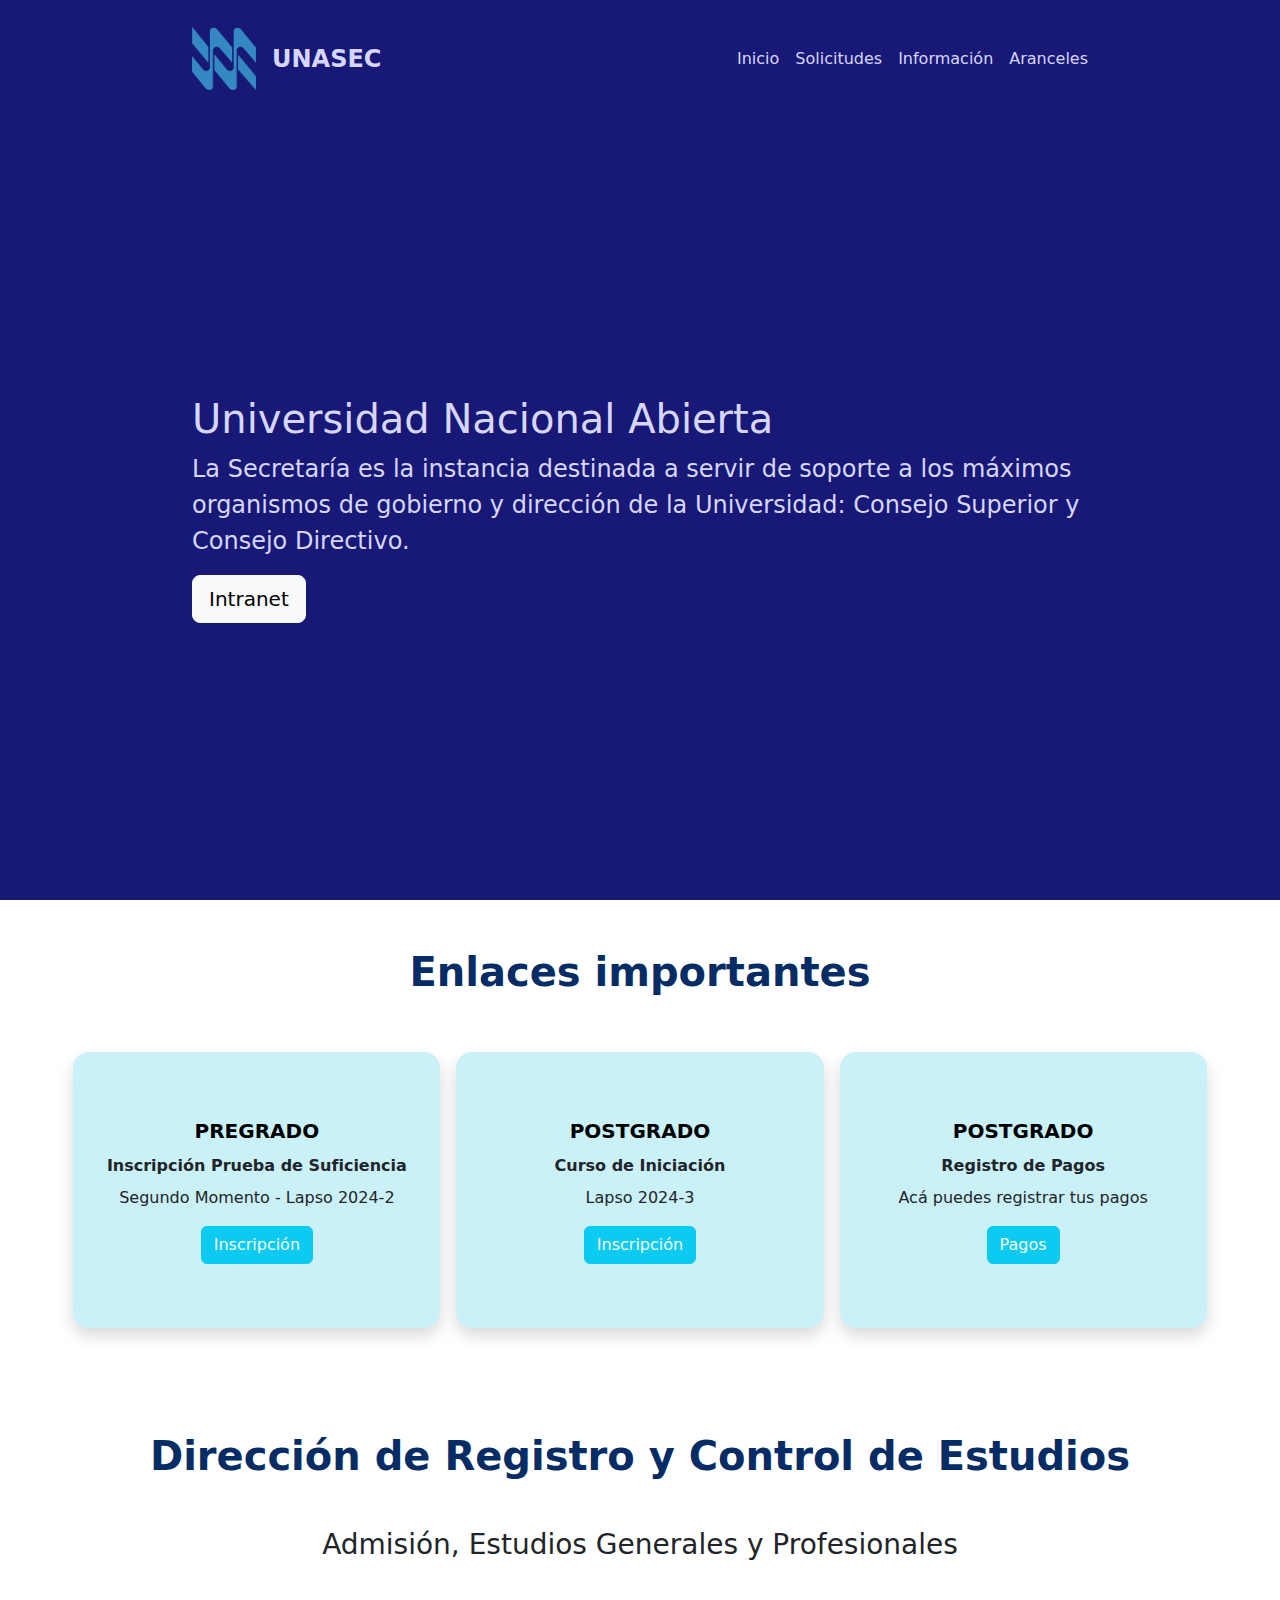
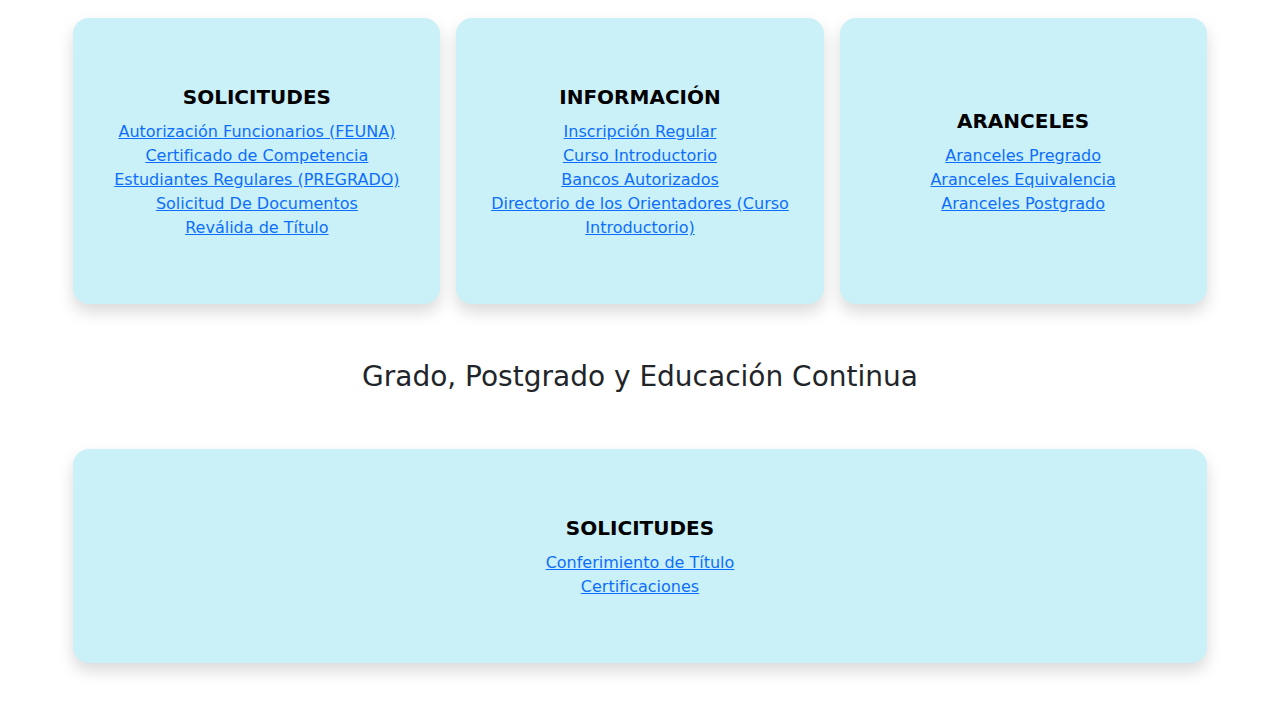
==== index.html @ 4ca827c7 "Eliminé archivos viejos, agregué bs descargado en vez de cdn" ====
<!DOCTYPE html>
<html lang="es-VE">

<head>
  <meta charset="UTF-8" />
  <meta name="viewport" content="width=device-width, initial-scale=1.0" />
  <meta name="description"
    content="Página oficial de la Secretaría de la Universidad Nacional Abierta de Venezuela. Información sobre el proceso de admisión, inscripciones, reingresos, equivalencias, convalidaciones, reválidas y más." />
  <meta name="keywords"
    content="universidad, nacional, abierta, Venezuela, admisión, inscripciones, reingresos, equivalencias, convalidaciones, reválidas, secretaría" />
  <meta name="robots" content="index, follow" />
  <meta name="author" content="Ibrahim Calzadilla" />
  <meta property="og:title" content="Secretaría de la Universidad Nacional Abierta" />
  <meta property="og:description"
    content="Toda la información sobre admisiones, inscripciones, reingresos, equivalencias y más en la Universidad Nacional Abierta de Venezuela." />
  <meta property="og:type" content="website" />
  <meta property="og:url" content="https://www.ejemplo.com/" />
  <meta property="og:image" content="https://www.ejemplo.com/imagen.jpg" />
  <meta name="twitter:card" content="summary_large_image" />
  <meta name="twitter:title" content="Secretaría de la Universidad Nacional Abierta" />
  <meta name="twitter:description"
    content="Proceso de admisión, inscripciones, reingresos y más en la Universidad Nacional Abierta de Venezuela." />
  <meta name="twitter:image" content="https://www.ejemplo.com/imagen.jpg" />
  <!-- Favicon -->
  <link rel="apple-touch-icon" sizes="180x180" href="/imagenes/apple-touch-icon.png" />
  <link rel="icon" type="image/png" sizes="32x32" href="/imagenes/favicon-32x32.png" />
  <link rel="icon" type="image/png" sizes="16x16" href="/imagenes/favicon-16x16.png" />
  <link rel="manifest" href="/imagenes/site.webmanifest" />
  <link rel="mask-icon" href="/imagenes/safari-pinned-tab.svg" color="#5bbad5" />
  <meta name="msapplication-TileColor" content="#2b5797" />
  <meta name="theme-color" content="#ffffff" />
  <!-- Stylesheets-->
   <link rel="stylesheet" href="/recursos/css/bootstrap.min.css">
  <!-- <link href="https://cdn.jsdelivr.net/npm/bootstrap@5.3.3/dist/css/bootstrap.min.css" rel="stylesheet"
    integrity="sha384-QWTKZyjpPEjISv5WaRU9OFeRpok6YctnYmDr5pNlyT2bRjXh0JMhjY6hW+ALEwIH" crossorigin="anonymous" /> -->
  <link rel="stylesheet" href="/styles.css" />
  <title>Secretaría de la Universidad Nacional Abierta</title>
</head>

<body>
  <!-- Header -->
  <header>
    <nav>
      <div style="align-items: center; display: flex">
        <img src="/imagenes/logo1.png" alt="Logo Universidad Nacional Abierta" />
        <label class="d-sm-none d-md-block">UNASEC</label>
      </div>
      <ul class="d-sm-none d-md-flex">
        <li><a class="nav-link" href="#">Inicio</a></li>
        <li><a class="nav-link" href="#">Solicitudes</a></li>
        <li><a class="nav-link" href="#">Información</a></li>
        <li><a class="nav-link" href="#">Aranceles</a></li>
      </ul>
    </nav>
  </header>
  <!-- Header -->

  <!-- Inicio del Hero -->
  <div class="hero">
    <div class="hero-content">
      <h1 class="hero-title pb-2">Universidad Nacional Abierta</h1>
      <p class="hero-text pb-3">
        La Secretaría es la instancia destinada a servir de soporte a los
        máximos organismos de gobierno y dirección de la Universidad: Consejo
        Superior y Consejo Directivo.
      </p>
      <button class="btn btn-light btn-lg">Intranet</button>
    </div>
  </div>
  <main class="d-flex flex-column">
    <h2 class="display-6 py-5 fw-bold text-center text-primary-emphasis">
      Enlaces importantes
    </h2>
    <div class="col-11 container-fluid mx-auto d-lg-flex d-md-flex flex-md-wrap mb-5">
      <div
        class="flex-fill tarjeta shadow rounded-4 d-flex flex-column align-items-center justify-content-center enlaces_importantes text-dark col-lg-3 col-md-5 mx-lg-2 my-lg-2 py-3 px-4 my-md-1 my-sm-3 my-3">
        <div class="text-black fw-bold text-center mb-2 fs-5 text-uppercase pt-5" id="pregrado">
          Pregrado
        </div>
        <p class="text-dark mb-2 fw-bold text-center">
          Inscripción Prueba de Suficiencia
        </p>
        <p class="text-dark mb-3 text-center">
          Segundo Momento - Lapso 2024-2
        </p>
        <a href="http://www.unasec.com/suficiencia/" target="_blank"
          class="btn btn-info mb-5 text-light">Inscripción</a>
        <a class="d-xl-none d-lg-none d-md-none d-sm-block text-info align-self-end" onclick="irArriba()">Ir a
          arriba</a>
      </div>
      <div
        class="flex-fill tarjeta shadow rounded-4 d-flex flex-column align-items-center justify-content-center enlaces_importantes text-dark col-lg-3 col-md-5 ms-md-2 mx-lg-2 my-lg-2 py-3 px-4 my-md-1 my-sm-3 my-3">
        <div class="text-black fw-bold text-center pb-2 fs-5 text-uppercase pt-5" id="postgrado">
          Postgrado
        </div>
        <p class="text-dark mb-2 fw-bold">Curso de Iniciación</p>
        <p class="text-dark mb-3">Lapso 2024-3</p>
        <a href="http://www.unasec.com/POSTGRADO_INICIACION/" target="_blank"
          class="btn btn-info mb-5 text-light">Inscripción</a>
        <a class="d-xl-none d-lg-none d-md-none d-sm-block text-info align-self-end" onclick="irArriba()">Ir a
          arriba</a>
      </div>
      <div
        class="flex-fill tarjeta shadow rounded-4 d-flex flex-column align-items-center justify-content-center enlaces_importantes text-dark col-lg-3 col-md-10 mx-md-auto mx-lg-2 my-lg-2 py-3 px-4 my-md-2 my-sm-3 my-3">
        <div class="text-black fw-bold text-center pb-2 fs-5 text-uppercase pt-5" id="postgrado">
          Postgrado
        </div>
        <p class="text-dark mb-2 fw-bold">Registro de Pagos</p>
        <p class="text-dark mb-3">Acá puedes registrar tus pagos</p>
        <a href="http://www.unasec.com/emaest/" target="_blank" class="btn btn-info mb-5 text-light">Pagos</a>
        <a class="d-xl-none d-lg-none d-md-none d-sm-block text-info align-self-end" onclick="irArriba()">Ir a
          arriba</a>
      </div>
    </div>
  </main>
  <!-- Fin del Hero -->

  <!-- Inicio Sección Admisión -->
  <section class="d-flex flex-column">
    <h2 class="display-6 pt-5 fw-bold text-center text-primary-emphasis px-3">
      Dirección de Registro y Control de Estudios
    </h2>
    <h3 class="text-dark pb-5 pt-5 px-3 text-center">
      Admisión, Estudios Generales y Profesionales
    </h3>
    <div class="col-11 container-fluid mx-auto d-lg-flex d-md-flex flex-md-wrap mb-5">
      <div
        class="flex-fill tarjeta shadow rounded-4 d-flex flex-column align-items-center justify-content-center enlaces_importantes text-dark col-lg-3 col-md-5 mx-lg-2 my-lg-2 py-3 px-4 my-md-1 my-sm-3 my-3">
        <div class="text-black fw-bold text-center mb-2 fs-5 text-uppercase pt-5" id="pregrado">
          Solicitudes
        </div>
        <ul class="text-center ps-0 mb-5">
          <li>
            <a href="#" class="links">Autorización Funcionarios (FEUNA)</a>
          </li>
          <li><a href="#" class="links">Certificado de Competencia</a></li>
          <li>
            <a href="#" class="links">Estudiantes Regulares (PREGRADO) Solicitud De Documentos</a>
          </li>
          <li><a href="#" class="links">Reválida de Título</a></li>
        </ul>

        <a class="d-xl-none d-lg-none d-md-none d-sm-block text-info align-self-end" onclick="irArriba()">Ir a
          arriba</a>
      </div>
      <div
        class="flex-fill tarjeta shadow rounded-4 d-flex flex-column align-items-center justify-content-center enlaces_importantes text-dark col-lg-3 col-md-5 ms-md-2 mx-lg-2 my-lg-2 py-3 px-4 my-md-1 my-sm-3 my-3">
        <div class="text-black fw-bold text-center pb-2 fs-5 text-uppercase pt-5" id="postgrado">
          Información
        </div>
        <ul class="text-center ps-0 mb-5">
          <li><a href="#" class="links">Inscripción Regular</a></li>
          <li><a href="#" class="links">Curso Introductorio</a></li>
          <li><a href="#" class="links">Bancos Autorizados</a></li>
          <li>
            <a href="#" class="links">Directorio de los Orientadores (Curso Introductorio)</a>
          </li>
        </ul>

        <a class="d-xl-none d-lg-none d-md-none d-sm-block text-info align-self-end" onclick="irArriba()">Ir a
          arriba</a>
      </div>
      <div
        class="flex-fill tarjeta shadow rounded-4 d-flex flex-column align-items-center justify-content-center enlaces_importantes text-dark col-lg-3 col-md-10 mx-md-auto mx-lg-2 my-lg-2 py-3 px-4 my-md-2 my-sm-3 my-3">
        <div class="text-black fw-bold text-center pb-2 fs-5 text-uppercase pt-5" id="postgrado">
          Aranceles
        </div>
        <ul class="text-center ps-0 mb-5">
          <li><a href="#" class="links">Aranceles Pregrado</a></li>
          <li><a href="#" class="links">Aranceles Equivalencia</a></li>
          <li><a href="#" class="links">Aranceles Postgrado</a></li>
        </ul>
        <a class="d-xl-none d-lg-none d-md-none d-sm-block text-info align-self-end" onclick="irArriba()">Ir a
          arriba</a>
      </div>
    </div>
  </section>
  <!-- Fin Sección Admisión -->

  <!-- Inicio Sección Grado -->
  <section class="d-flex flex-column">
    <h3 class="text-dark pb-5 text-center px-3">
      Grado, Postgrado y Educación Continua
    </h3>
    <div class="col-11 container-fluid mx-auto d-lg-flex d-md-flex flex-md-wrap mb-5">
      <div
        class="flex-fill tarjeta shadow rounded-4 d-flex flex-column align-items-center justify-content-center enlaces_importantes text-dark col-lg-3 col-md-5 mx-lg-2 my-lg-2 py-3 px-4 my-md-1 my-sm-3 my-3">
        <div class="text-black fw-bold text-center mb-2 fs-5 text-uppercase pt-5" id="pregrado">
          Solicitudes
        </div>
        <ul class="text-center ps-0 mb-5">
          <li><a href="#" class="links">Conferimiento de Título</a></li>
          <li><a href="#" class="links">Certificaciones</a></li>
        </ul>
        <a class="d-xl-none d-lg-none d-md-none d-sm-block text-info align-self-end" onclick="irArriba()">Ir a
          arriba</a>
      </div>
    </div>
  </section>
  <!-- Fin Sección Grado -->

  <script src="/recursos/js/bootstrap.min.js"></script>
  <!-- <script src="https://cdn.jsdelivr.net/npm/bootstrap@5.3.3/dist/js/bootstrap.bundle.min.js"
    integrity="sha384-YvpcrYf0tY3lHB60NNkmXc5s9fDVZLESaAA55NDzOxhy9GkcIdslK1eN7N6jIeHz"
    crossorigin="anonymous"></script> -->
  <script>
    function irArriba() {
      window.scrollTo({ top: 0, behavior: "smooth" });
    }
  </script>
</body>

</html>
---- styles.css ----
* {
  padding: 0;
  margin: 0 !important;
  box-sizing: border-box;
  color: var(--fuente);
  list-style: none !important;
}
html{
  scroll-behavior: smooth;
}
:root{
  --fondo_titulo_oscuro: #181876;
  --ancho: 70%;
  --fuente: #d6d6ff;
  --fondo_claro: #CAF0F8;
}

header {
  display: flex;
  justify-content: center;
  background-color: var(--fondo_titulo_oscuro);
  height: 13vh;
}
nav {
  width: var(--ancho);
  display: flex;
  flex-direction: row;
  justify-content: space-between;
  align-items: center;
  font-size: 1.5rem;
  margin: 0 auto;
}
a {
  font-size: 1rem !important;
}
nav img {
  width: 80px;
  padding: 1rem;
  padding-left: 0;
}

nav label {
  font-weight: bold;
}

nav ul {
  display: flex;
}

nav ul li {
  padding-left: 1rem;
}

.hero {
  height: 87vh;
  display: flex;
  flex-direction: row;
  justify-content: center;
  background: var(--fondo_titulo_oscuro);
}

.hero-content {
  width: var(--ancho);
  display: flex;
  flex-direction: column;
  align-items: start;
  justify-content: center;
  color: #d6d6ff;
}

.hero-text{
  font-size: 1.5rem;
}
button {
  padding: 0.5rem 1rem;
  font-weight: bold;
}

.enlaces_importantes{
  background-color: #CAF0F8;
}

@media screen and (max-width: 575px) {

  nav label{
    display: none;
  }
  nav ul{
    display: none;
  }
  .hero p{
    font-size: 1rem;
  }
  .hero-title{
    font-size: 1.8rem !important;
    text-align: center !important;
  }

}
.tarjeta{
  transition: ease-in-out .5s;
}
.tarjeta:hover{
  transform: scale(1.05);
  transition: ease-in-out .5s;
}
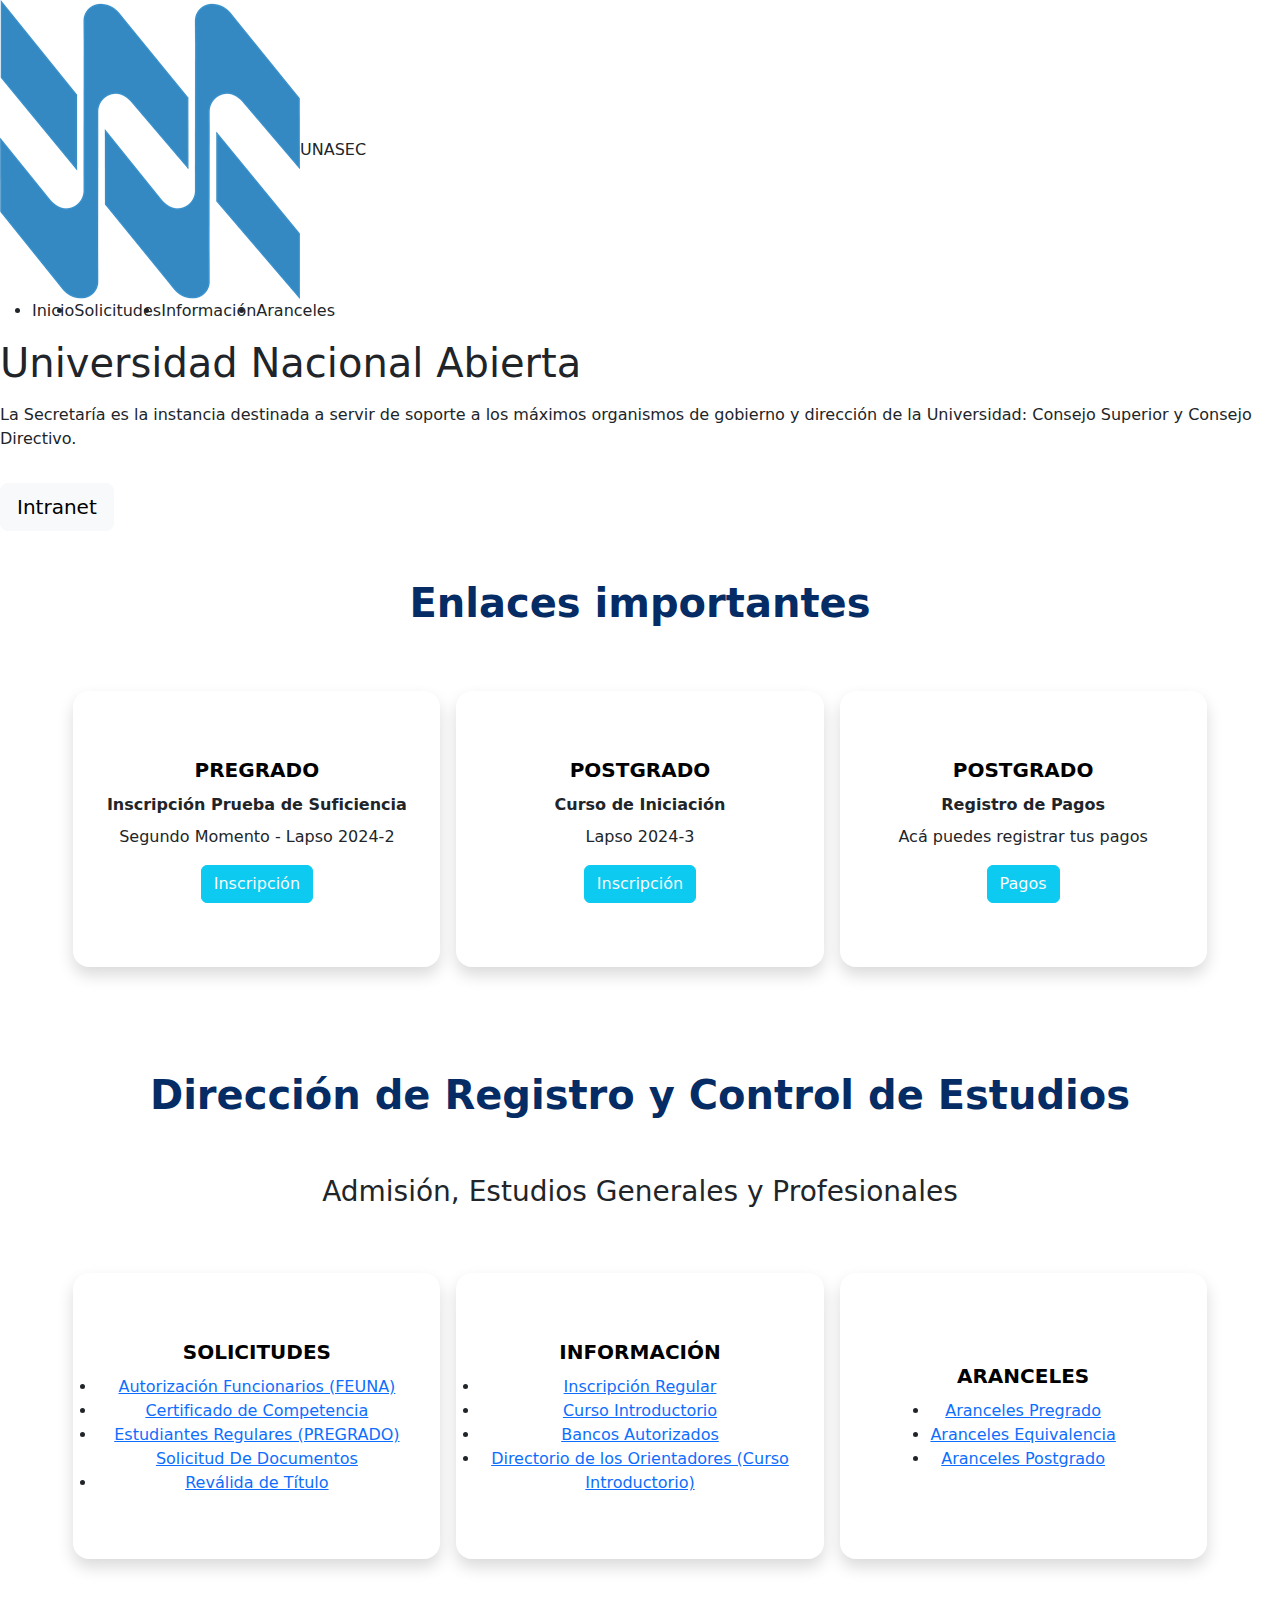
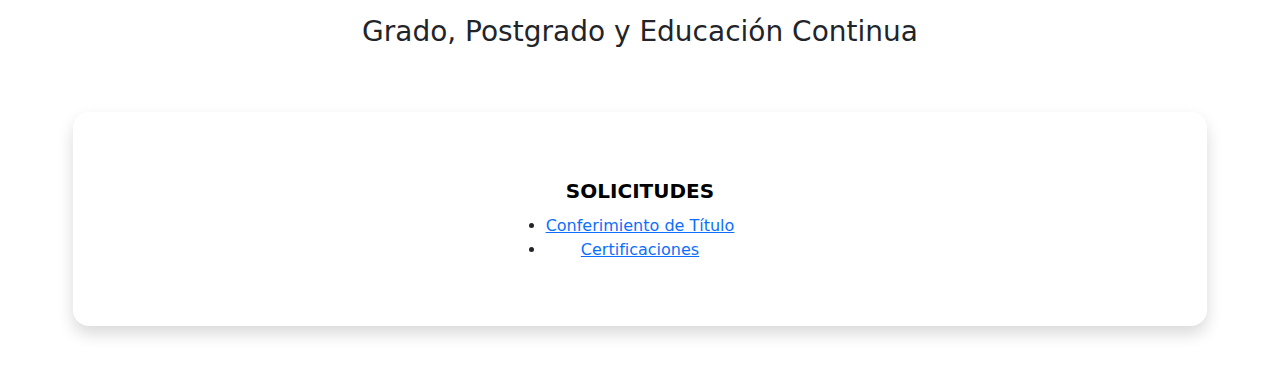
==== commit e482c0e2: "Update index.html" ====
--- a/index.html
+++ b/index.html
@@ -30,10 +30,10 @@
   <meta name="msapplication-TileColor" content="#2b5797" />
   <meta name="theme-color" content="#ffffff" />
   <!-- Stylesheets-->
-   <link rel="stylesheet" href="/recursos/css/bootstrap.min.css">
+   <link rel="stylesheet" href="./recursos/css/bootstrap.min.css">
   <!-- <link href="https://cdn.jsdelivr.net/npm/bootstrap@5.3.3/dist/css/bootstrap.min.css" rel="stylesheet"
     integrity="sha384-QWTKZyjpPEjISv5WaRU9OFeRpok6YctnYmDr5pNlyT2bRjXh0JMhjY6hW+ALEwIH" crossorigin="anonymous" /> -->
-  <link rel="stylesheet" href="/styles.css" />
+  <link rel="stylesheet" href="}./styles.css" />
   <title>Secretaría de la Universidad Nacional Abierta</title>
 </head>
 
@@ -210,4 +210,4 @@
   </script>
 </body>
 
-</html>+</html>
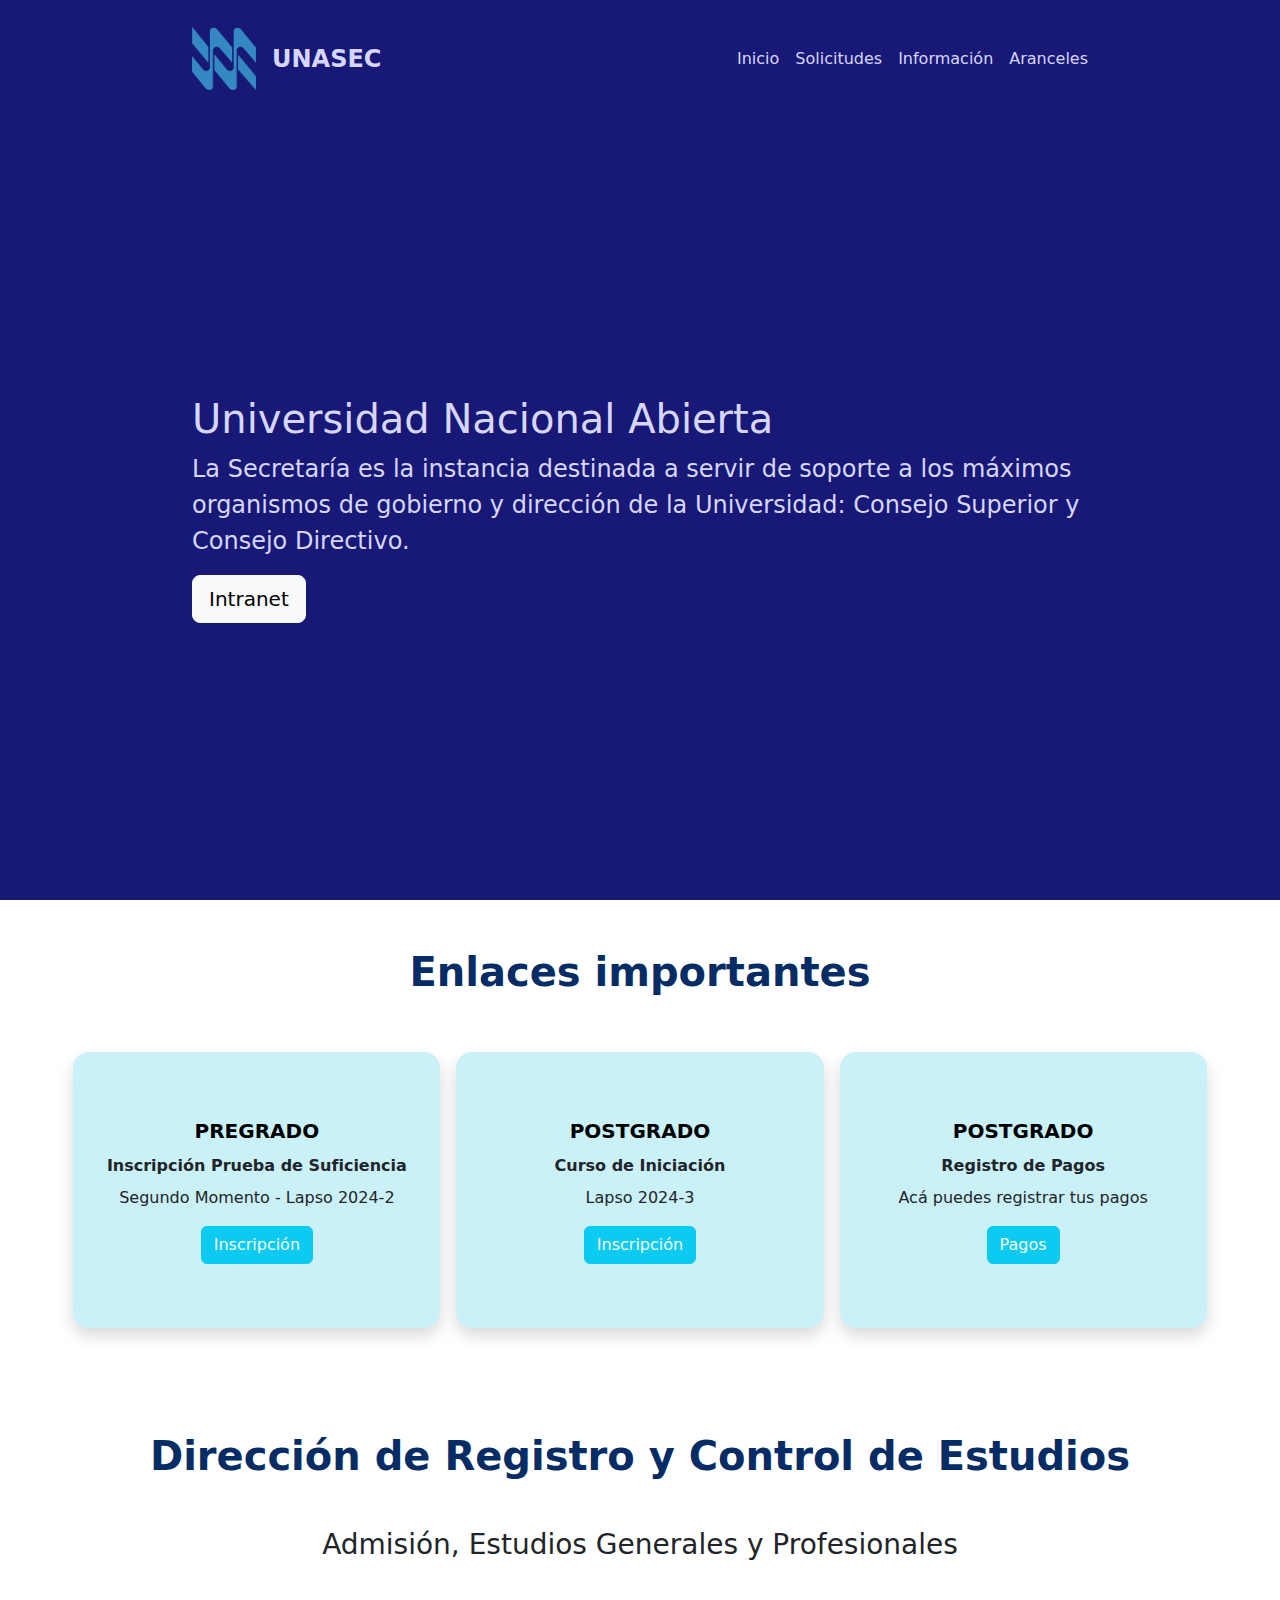
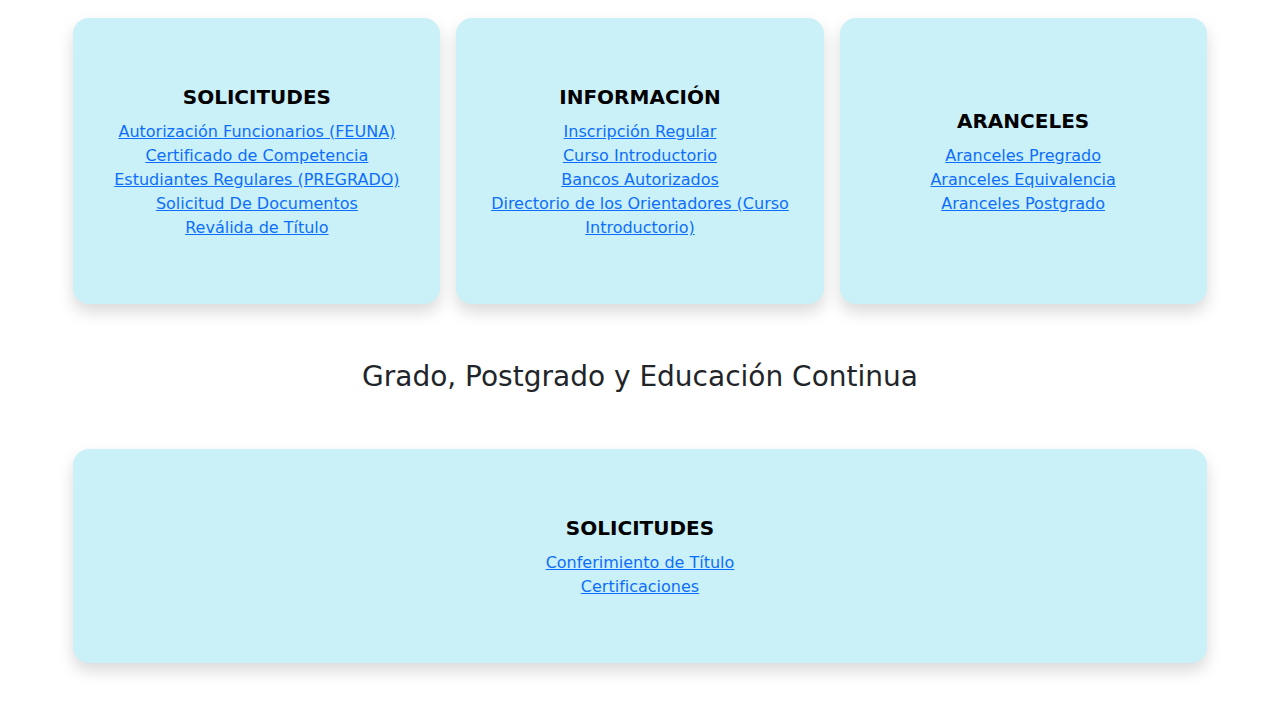
==== commit 4d293d8a: "reparando rutas" ====
--- a/index.html
+++ b/index.html
@@ -22,18 +22,18 @@
     content="Proceso de admisión, inscripciones, reingresos y más en la Universidad Nacional Abierta de Venezuela." />
   <meta name="twitter:image" content="https://www.ejemplo.com/imagen.jpg" />
   <!-- Favicon -->
-  <link rel="apple-touch-icon" sizes="180x180" href="/imagenes/apple-touch-icon.png" />
-  <link rel="icon" type="image/png" sizes="32x32" href="/imagenes/favicon-32x32.png" />
-  <link rel="icon" type="image/png" sizes="16x16" href="/imagenes/favicon-16x16.png" />
-  <link rel="manifest" href="/imagenes/site.webmanifest" />
-  <link rel="mask-icon" href="/imagenes/safari-pinned-tab.svg" color="#5bbad5" />
+  <link rel="apple-touch-icon" sizes="180x180" href="./imagenes/apple-touch-icon.png" />
+  <link rel="icon" type="image/png" sizes="32x32" href="./imagenes/favicon-32x32.png" />
+  <link rel="icon" type="image/png" sizes="16x16" href="./imagenes/favicon-16x16.png" />
+  <link rel="manifest" href="./imagenes/site.webmanifest" />
+  <link rel="mask-icon" href="./imagenes/safari-pinned-tab.svg" color="#5bbad5" />
   <meta name="msapplication-TileColor" content="#2b5797" />
   <meta name="theme-color" content="#ffffff" />
   <!-- Stylesheets-->
    <link rel="stylesheet" href="./recursos/css/bootstrap.min.css">
   <!-- <link href="https://cdn.jsdelivr.net/npm/bootstrap@5.3.3/dist/css/bootstrap.min.css" rel="stylesheet"
     integrity="sha384-QWTKZyjpPEjISv5WaRU9OFeRpok6YctnYmDr5pNlyT2bRjXh0JMhjY6hW+ALEwIH" crossorigin="anonymous" /> -->
-  <link rel="stylesheet" href="}./styles.css" />
+  <link rel="stylesheet" href="./styles.css" />
   <title>Secretaría de la Universidad Nacional Abierta</title>
 </head>
 
@@ -41,8 +41,8 @@
   <!-- Header -->
   <header>
     <nav>
-      <div style="align-items: center; display: flex">
-        <img src="/imagenes/logo1.png" alt="Logo Universidad Nacional Abierta" />
+      <div class="d-flex align-items-center">
+        <img src="./imagenes/logo1.png" alt="Logo Universidad Nacional Abierta" />
         <label class="d-sm-none d-md-block">UNASEC</label>
       </div>
       <ul class="d-sm-none d-md-flex">
@@ -199,7 +199,7 @@
   </section>
   <!-- Fin Sección Grado -->
 
-  <script src="/recursos/js/bootstrap.min.js"></script>
+  <script src="./recursos/js/bootstrap.min.js"></script>
   <!-- <script src="https://cdn.jsdelivr.net/npm/bootstrap@5.3.3/dist/js/bootstrap.bundle.min.js"
     integrity="sha384-YvpcrYf0tY3lHB60NNkmXc5s9fDVZLESaAA55NDzOxhy9GkcIdslK1eN7N6jIeHz"
     crossorigin="anonymous"></script> -->
--- a/styles.css
+++ b/styles.css
@@ -0,0 +1,106 @@
+* {
+  padding: 0;
+  margin: 0 !important;
+  box-sizing: border-box;
+  color: var(--fuente);
+  list-style: none !important;
+}
+html{
+  scroll-behavior: smooth;
+}
+:root{
+  --fondo_titulo_oscuro: #181876;
+  --ancho: 70%;
+  --fuente: #d6d6ff;
+  --fondo_claro: #CAF0F8;
+}
+
+header {
+  display: flex;
+  justify-content: center;
+  background-color: var(--fondo_titulo_oscuro);
+  height: 13vh;
+}
+nav {
+  width: var(--ancho);
+  display: flex;
+  flex-direction: row;
+  justify-content: space-between;
+  align-items: center;
+  font-size: 1.5rem;
+  margin: 0 auto;
+}
+a {
+  font-size: 1rem !important;
+}
+nav img {
+  width: 80px;
+  padding: 1rem;
+  padding-left: 0;
+}
+
+nav label {
+  font-weight: bold;
+}
+
+nav ul {
+  display: flex;
+}
+
+nav ul li {
+  padding-left: 1rem;
+}
+
+.hero {
+  height: 87vh;
+  display: flex;
+  flex-direction: row;
+  justify-content: center;
+  background: var(--fondo_titulo_oscuro);
+}
+
+.hero-content {
+  width: var(--ancho);
+  display: flex;
+  flex-direction: column;
+  align-items: start;
+  justify-content: center;
+  color: #d6d6ff;
+}
+
+.hero-text{
+  font-size: 1.5rem;
+}
+button {
+  padding: 0.5rem 1rem;
+  font-weight: bold;
+}
+
+.enlaces_importantes{
+  background-color: #CAF0F8;
+}
+
+@media screen and (max-width: 575px) {
+
+  nav label{
+    display: none;
+  }
+  nav ul{
+    display: none;
+  }
+  .hero p{
+    font-size: 1rem;
+  }
+  .hero-title{
+    font-size: 1.8rem !important;
+    text-align: center !important;
+  }
+
+}
+.tarjeta{
+  transition: ease-in-out .5s;
+}
+.tarjeta:hover{
+  transform: scale(1.05);
+  transition: ease-in-out .5s;
+}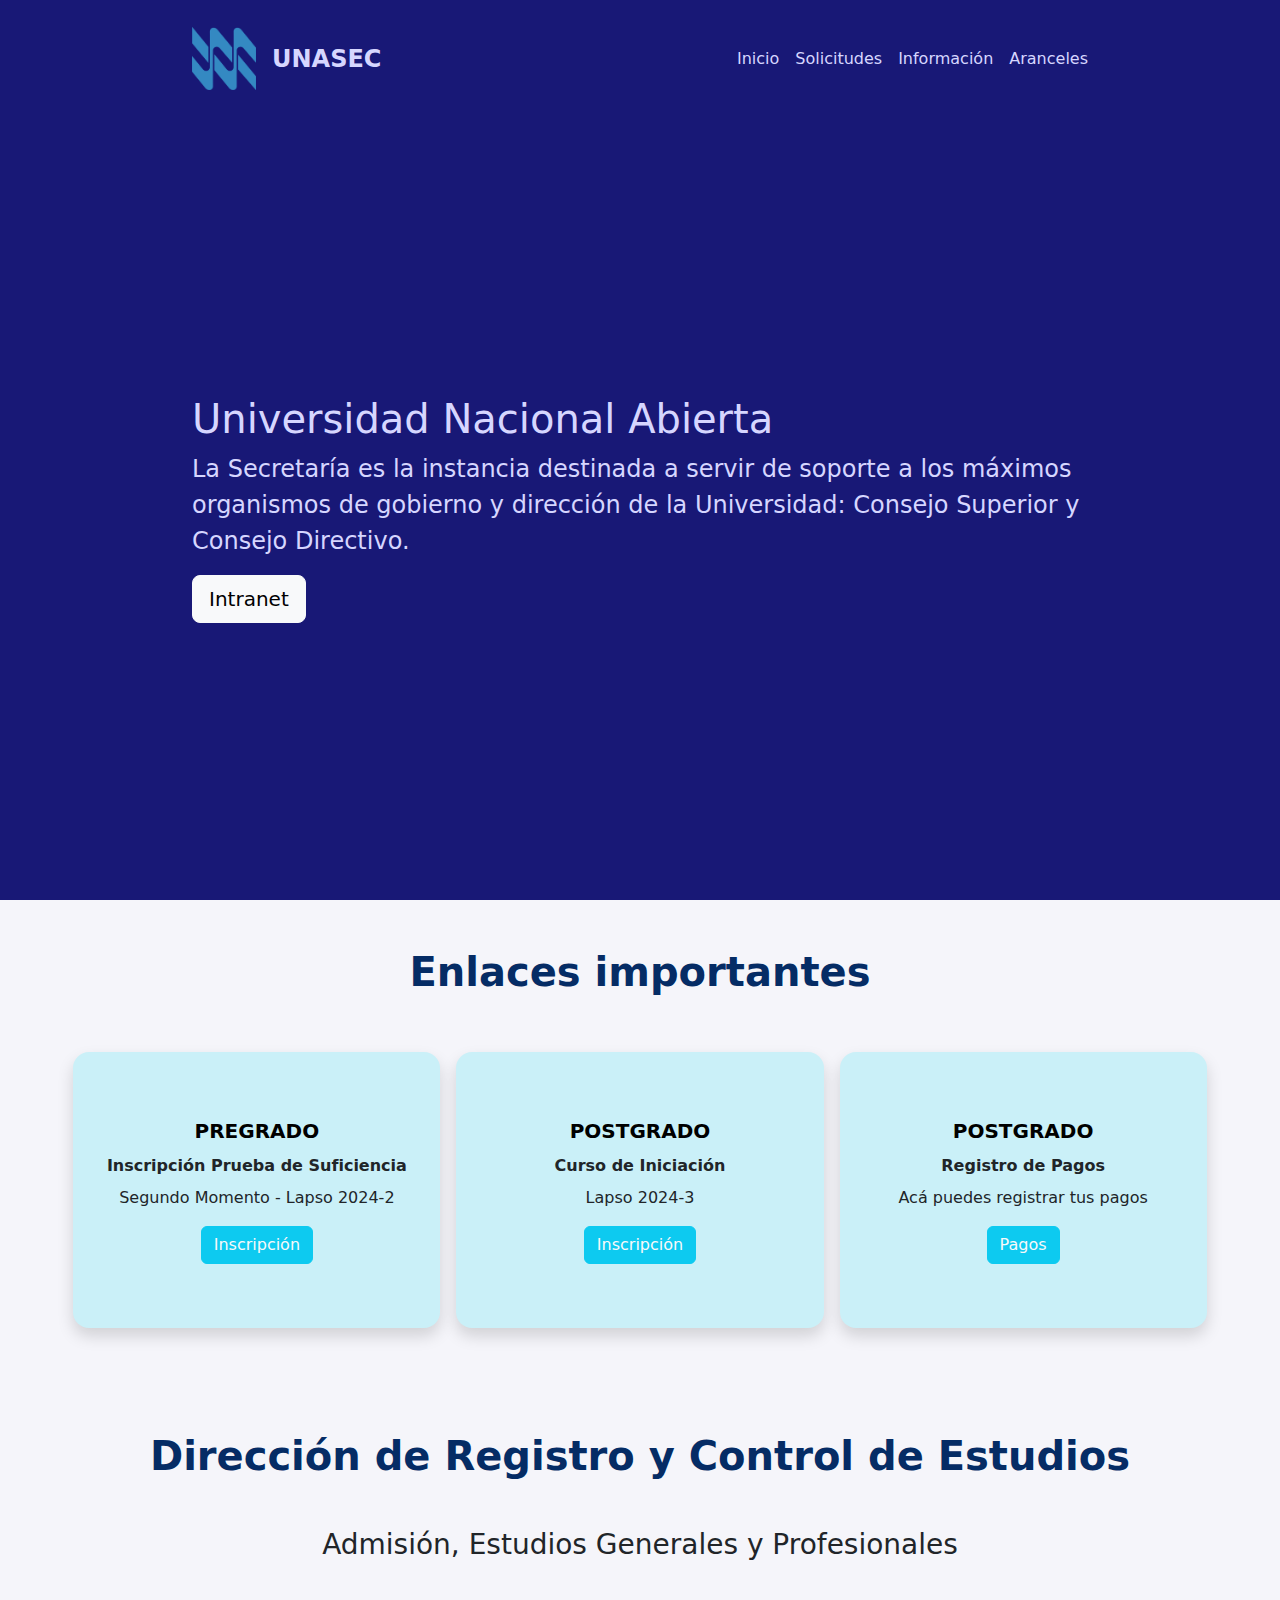
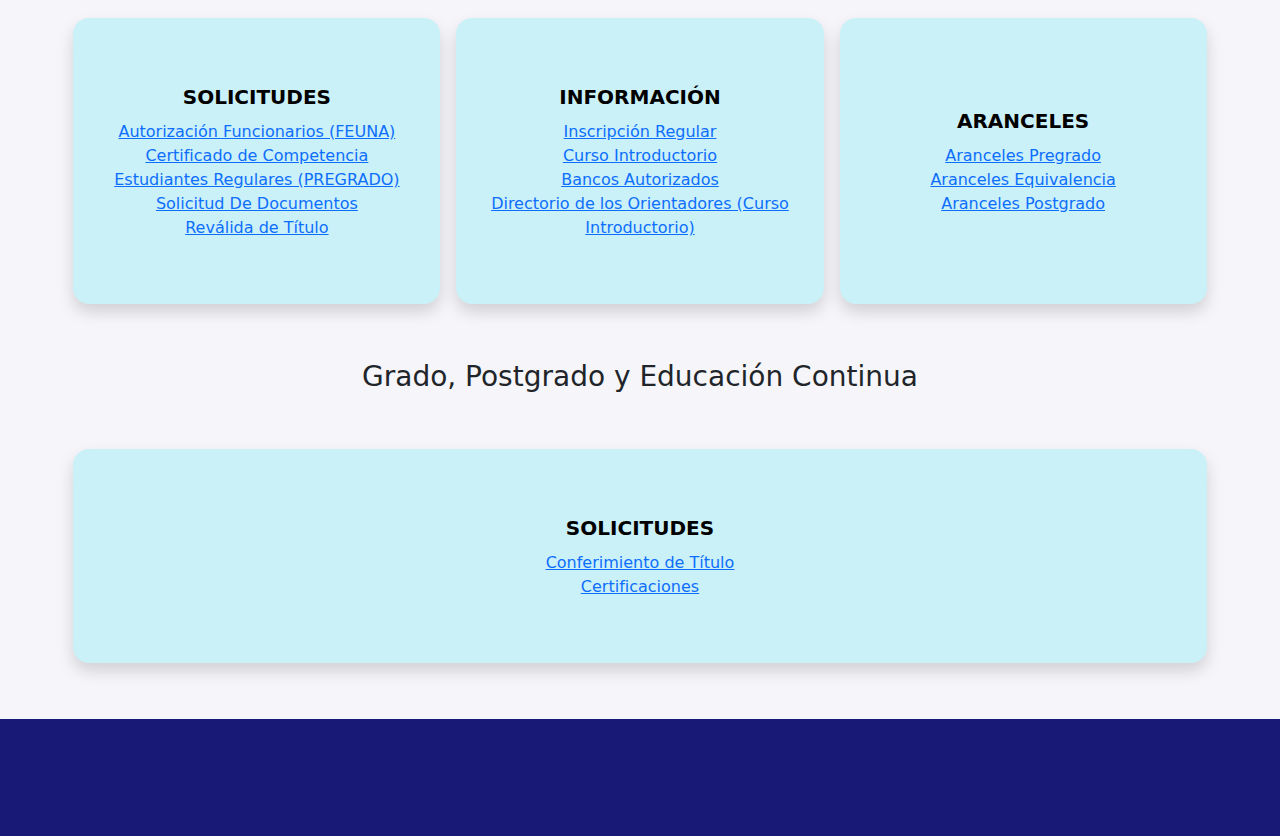
==== commit 7fbc16e0: "estilos" ====
--- a/index.html
+++ b/index.html
@@ -28,7 +28,7 @@
   <link rel="manifest" href="./imagenes/site.webmanifest" />
   <link rel="mask-icon" href="./imagenes/safari-pinned-tab.svg" color="#5bbad5" />
   <meta name="msapplication-TileColor" content="#2b5797" />
-  <meta name="theme-color" content="#ffffff" />
+  <meta name="theme-color" content="#181876" />
   <!-- Stylesheets-->
    <link rel="stylesheet" href="./recursos/css/bootstrap.min.css">
   <!-- <link href="https://cdn.jsdelivr.net/npm/bootstrap@5.3.3/dist/css/bootstrap.min.css" rel="stylesheet"
@@ -198,6 +198,7 @@
     </div>
   </section>
   <!-- Fin Sección Grado -->
+   <footer></footer>
 
   <script src="./recursos/js/bootstrap.min.js"></script>
   <!-- <script src="https://cdn.jsdelivr.net/npm/bootstrap@5.3.3/dist/js/bootstrap.bundle.min.js"
--- a/styles.css
+++ b/styles.css
@@ -4,6 +4,9 @@
   box-sizing: border-box;
   color: var(--fuente);
   list-style: none !important;
+}
+body{
+  background-color: #f5f5fa;
 }
 html{
   scroll-behavior: smooth;
@@ -81,6 +84,9 @@
 }
 
 @media screen and (max-width: 575px) {
+  /* .hero{
+    height: 60vh;
+  } */
 
   nav label{
     display: none;
@@ -92,8 +98,8 @@
     font-size: 1rem;
   }
   .hero-title{
-    font-size: 1.8rem !important;
-    text-align: center !important;
+    font-size: 2.8rem !important;
+    /* text-align: center !important; */
   }
 
 }
@@ -103,4 +109,10 @@
 .tarjeta:hover{
   transform: scale(1.05);
   transition: ease-in-out .5s;
+}
+
+footer{
+  width: 100%;
+  height: 13vh;
+  background-color: var(--fondo_titulo_oscuro);
 }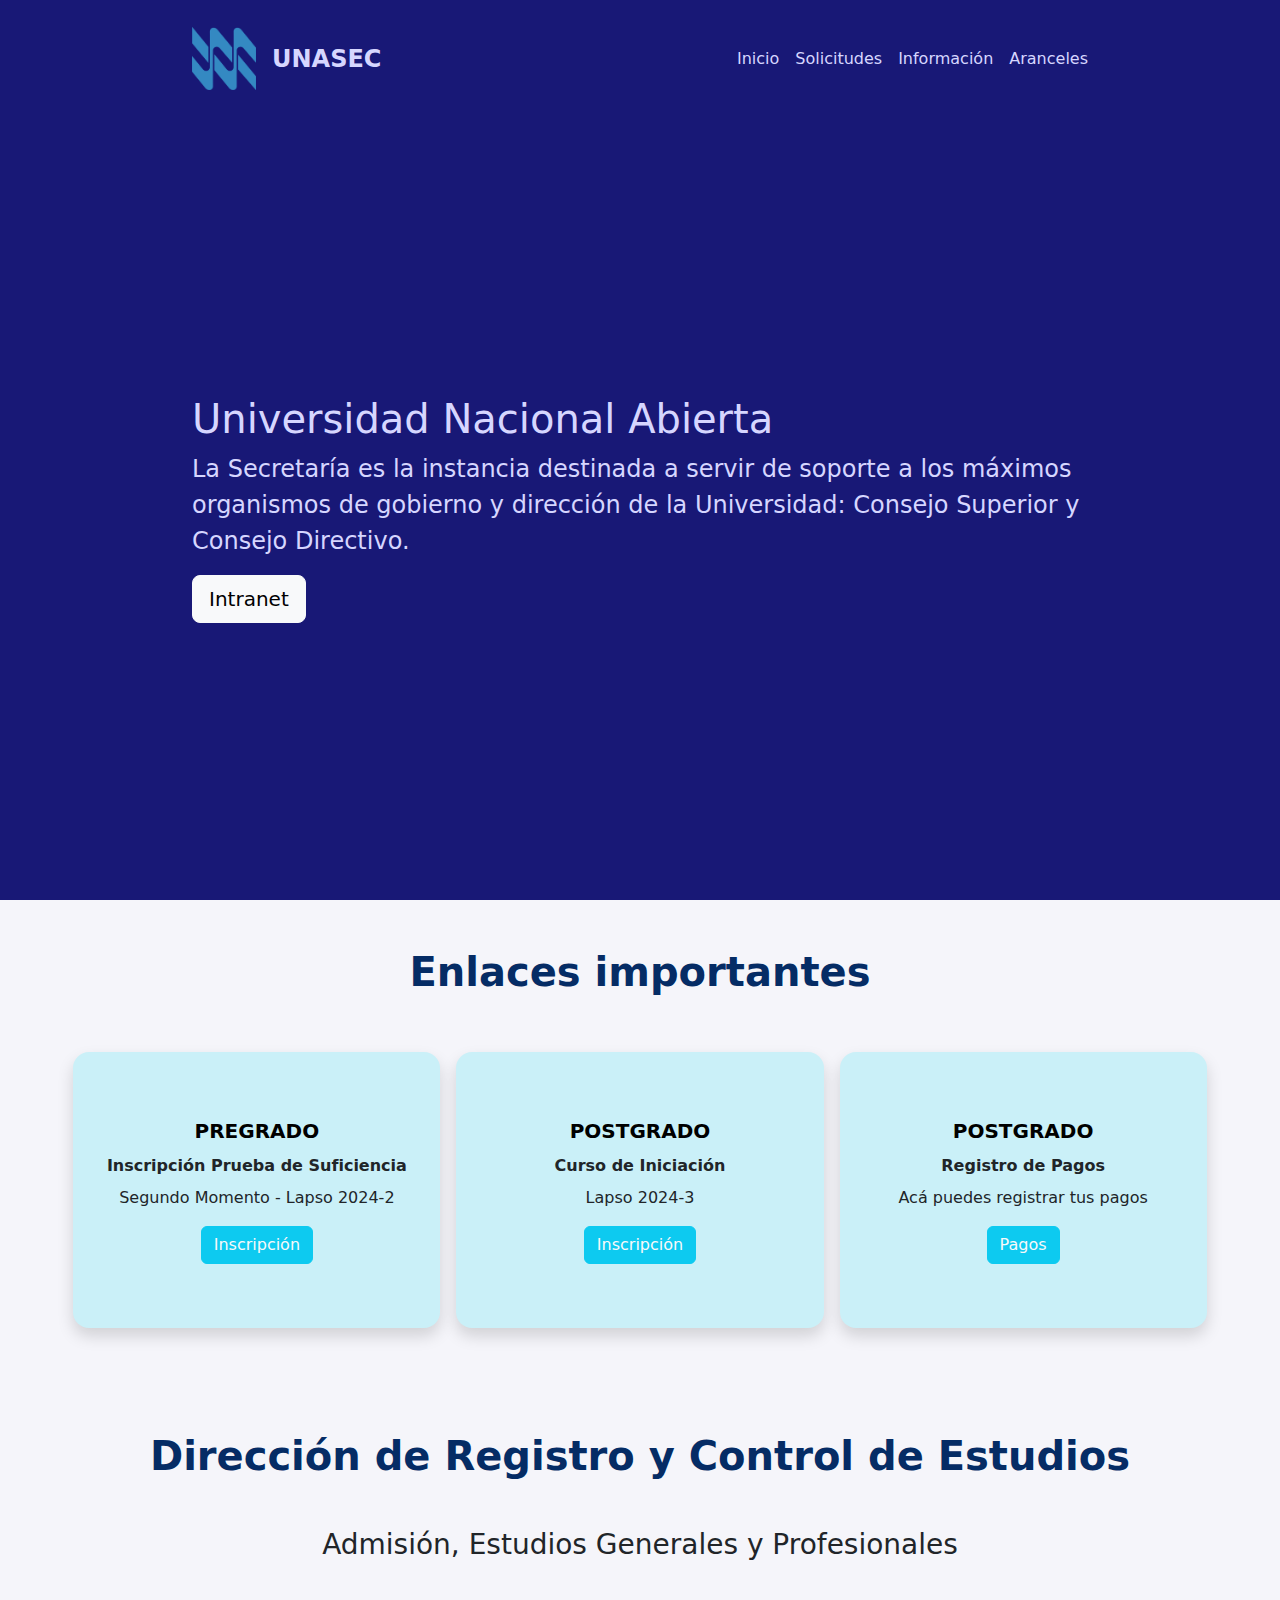
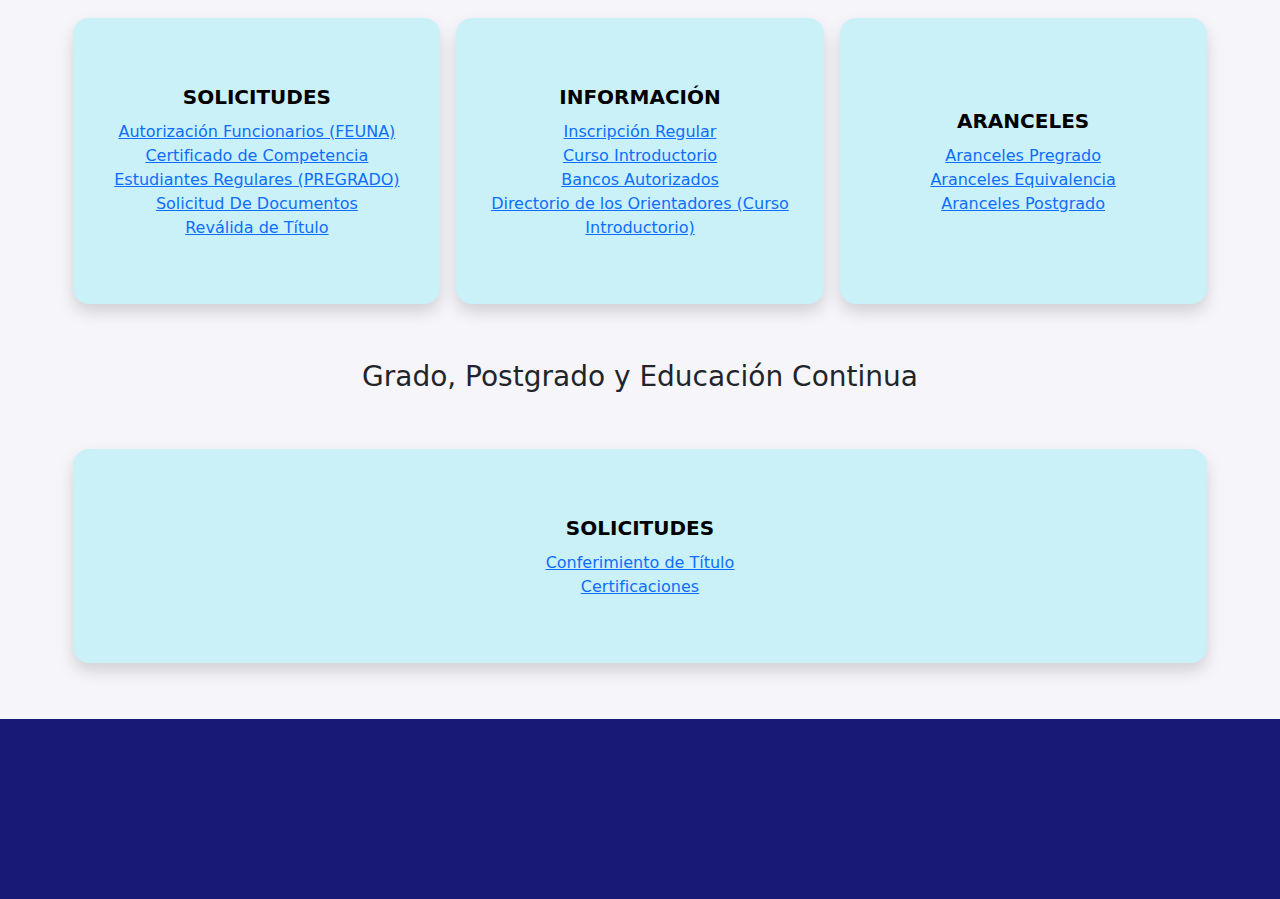
==== commit 560ec3aa: "arriba" ====
--- a/index.html
+++ b/index.html
@@ -30,9 +30,7 @@
   <meta name="msapplication-TileColor" content="#2b5797" />
   <meta name="theme-color" content="#181876" />
   <!-- Stylesheets-->
-   <link rel="stylesheet" href="./recursos/css/bootstrap.min.css">
-  <!-- <link href="https://cdn.jsdelivr.net/npm/bootstrap@5.3.3/dist/css/bootstrap.min.css" rel="stylesheet"
-    integrity="sha384-QWTKZyjpPEjISv5WaRU9OFeRpok6YctnYmDr5pNlyT2bRjXh0JMhjY6hW+ALEwIH" crossorigin="anonymous" /> -->
+  <link rel="stylesheet" href="./recursos/css/bootstrap.min.css">
   <link rel="stylesheet" href="./styles.css" />
   <title>Secretaría de la Universidad Nacional Abierta</title>
 </head>
@@ -67,6 +65,8 @@
       <button class="btn btn-light btn-lg">Intranet</button>
     </div>
   </div>
+  <button class="arriba btn btn-light border border-1 border-primary" onclick="irArriba()"><img
+      src="./imagenes/arrow.svg" alt="Ir arriba" width="16px"></button>
   <main class="d-flex flex-column">
     <h2 class="display-6 py-5 fw-bold text-center text-primary-emphasis">
       Enlaces importantes
@@ -85,8 +85,6 @@
         </p>
         <a href="http://www.unasec.com/suficiencia/" target="_blank"
           class="btn btn-info mb-5 text-light">Inscripción</a>
-        <a class="d-xl-none d-lg-none d-md-none d-sm-block text-info align-self-end" onclick="irArriba()">Ir a
-          arriba</a>
       </div>
       <div
         class="flex-fill tarjeta shadow rounded-4 d-flex flex-column align-items-center justify-content-center enlaces_importantes text-dark col-lg-3 col-md-5 ms-md-2 mx-lg-2 my-lg-2 py-3 px-4 my-md-1 my-sm-3 my-3">
@@ -97,8 +95,6 @@
         <p class="text-dark mb-3">Lapso 2024-3</p>
         <a href="http://www.unasec.com/POSTGRADO_INICIACION/" target="_blank"
           class="btn btn-info mb-5 text-light">Inscripción</a>
-        <a class="d-xl-none d-lg-none d-md-none d-sm-block text-info align-self-end" onclick="irArriba()">Ir a
-          arriba</a>
       </div>
       <div
         class="flex-fill tarjeta shadow rounded-4 d-flex flex-column align-items-center justify-content-center enlaces_importantes text-dark col-lg-3 col-md-10 mx-md-auto mx-lg-2 my-lg-2 py-3 px-4 my-md-2 my-sm-3 my-3">
@@ -108,8 +104,6 @@
         <p class="text-dark mb-2 fw-bold">Registro de Pagos</p>
         <p class="text-dark mb-3">Acá puedes registrar tus pagos</p>
         <a href="http://www.unasec.com/emaest/" target="_blank" class="btn btn-info mb-5 text-light">Pagos</a>
-        <a class="d-xl-none d-lg-none d-md-none d-sm-block text-info align-self-end" onclick="irArriba()">Ir a
-          arriba</a>
       </div>
     </div>
   </main>
@@ -131,17 +125,19 @@
         </div>
         <ul class="text-center ps-0 mb-5">
           <li>
-            <a href="#" class="links">Autorización Funcionarios (FEUNA)</a>
-          </li>
-          <li><a href="#" class="links">Certificado de Competencia</a></li>
+            <a href="http://www.unasec.com/formatos/AUTORIZA_FE-UNA.pdf" target="_blank" class="links">Autorización
+              Funcionarios (FEUNA)</a>
+          </li>
+          <li><a href="http://www.unasec.com/formatos/SOLICITUD_CERTIFICADOS_COMPETENCIA_new.pdf" target="_blank"
+              class="links">Certificado de Competencia</a></li>
           <li>
-            <a href="#" class="links">Estudiantes Regulares (PREGRADO) Solicitud De Documentos</a>
-          </li>
-          <li><a href="#" class="links">Reválida de Título</a></li>
-        </ul>
-
-        <a class="d-xl-none d-lg-none d-md-none d-sm-block text-info align-self-end" onclick="irArriba()">Ir a
-          arriba</a>
+            <a href="http://www.unasec.com/formatos/SOLICITUD_DE_DOC.pdf" target="_blank" class="links">Estudiantes
+              Regulares (PREGRADO) Solicitud De Documentos</a>
+          </li>
+          <li><a href="http://www.unasec.com/formatos/Revalida.pdf" target="_blank" class="links">Reválida de Título</a>
+          </li>
+        </ul>
+
       </div>
       <div
         class="flex-fill tarjeta shadow rounded-4 d-flex flex-column align-items-center justify-content-center enlaces_importantes text-dark col-lg-3 col-md-5 ms-md-2 mx-lg-2 my-lg-2 py-3 px-4 my-md-1 my-sm-3 my-3">
@@ -149,16 +145,18 @@
           Información
         </div>
         <ul class="text-center ps-0 mb-5">
-          <li><a href="#" class="links">Inscripción Regular</a></li>
-          <li><a href="#" class="links">Curso Introductorio</a></li>
-          <li><a href="#" class="links">Bancos Autorizados</a></li>
+          <li><a href="http://www.unasec.com/formatos/instru_20242.pdf" target="_blank" class="links">Inscripción
+              Regular</a></li>
+          <li><a href="http://www.unasec.com/formatos/INST_%20CURSO_INTRODUCTORIO_V242.pdf" target="_blank"
+              class="links">Curso Introductorio</a></li>
+          <li><a href="http://www.unasec.com/formatos/BANCOS_AUTORIZADOS_UNA.pdf" target="_blank" class="links">Bancos
+              Autorizados</a></li>
           <li>
-            <a href="#" class="links">Directorio de los Orientadores (Curso Introductorio)</a>
-          </li>
-        </ul>
-
-        <a class="d-xl-none d-lg-none d-md-none d-sm-block text-info align-self-end" onclick="irArriba()">Ir a
-          arriba</a>
+            <a href="http://www.unasec.com/formatos/BANCOS_AUTORIZADOS_UNA.pdf" target="_blank" class="links">Directorio
+              de los Orientadores (Curso Introductorio)</a>
+          </li>
+        </ul>
+
       </div>
       <div
         class="flex-fill tarjeta shadow rounded-4 d-flex flex-column align-items-center justify-content-center enlaces_importantes text-dark col-lg-3 col-md-10 mx-md-auto mx-lg-2 my-lg-2 py-3 px-4 my-md-2 my-sm-3 my-3">
@@ -166,12 +164,13 @@
           Aranceles
         </div>
         <ul class="text-center ps-0 mb-5">
-          <li><a href="#" class="links">Aranceles Pregrado</a></li>
-          <li><a href="#" class="links">Aranceles Equivalencia</a></li>
-          <li><a href="#" class="links">Aranceles Postgrado</a></li>
-        </ul>
-        <a class="d-xl-none d-lg-none d-md-none d-sm-block text-info align-self-end" onclick="irArriba()">Ir a
-          arriba</a>
+          <li><a href="http://www.unasec.com/formatos/Aranceles_PRE.pdf" target="_blank" class="links">Aranceles
+              Pregrado</a></li>
+          <li><a href="http://www.unasec.com/formatos/Aranceles_Equi.pdf" target="_blank" class="links">Aranceles
+              Equivalencia</a></li>
+          <li><a href="http://www.unasec.com/formatos/Aranceles_post.pdf" target="_blank" class="links">Aranceles
+              Postgrado</a></li>
+        </ul>
       </div>
     </div>
   </section>
@@ -189,21 +188,18 @@
           Solicitudes
         </div>
         <ul class="text-center ps-0 mb-5">
-          <li><a href="#" class="links">Conferimiento de Título</a></li>
-          <li><a href="#" class="links">Certificaciones</a></li>
-        </ul>
-        <a class="d-xl-none d-lg-none d-md-none d-sm-block text-info align-self-end" onclick="irArriba()">Ir a
-          arriba</a>
+          <li><a href="http://www.unasec.com/formatos/Aranceles_post.pdf" target="_blank" class="links">Conferimiento de
+              Título</a></li>
+          <li><a href="http://www.unasec.com/formatos/SOLICITUD_GRADO.pdf" target="_blank"
+              class="links">Certificaciones</a></li>
+        </ul>
       </div>
     </div>
   </section>
   <!-- Fin Sección Grado -->
-   <footer></footer>
+  <footer></footer>
 
   <script src="./recursos/js/bootstrap.min.js"></script>
-  <!-- <script src="https://cdn.jsdelivr.net/npm/bootstrap@5.3.3/dist/js/bootstrap.bundle.min.js"
-    integrity="sha384-YvpcrYf0tY3lHB60NNkmXc5s9fDVZLESaAA55NDzOxhy9GkcIdslK1eN7N6jIeHz"
-    crossorigin="anonymous"></script> -->
   <script>
     function irArriba() {
       window.scrollTo({ top: 0, behavior: "smooth" });
@@ -211,4 +207,4 @@
   </script>
 </body>
 
-</html>
+</html>--- a/styles.css
+++ b/styles.css
@@ -5,17 +5,20 @@
   color: var(--fuente);
   list-style: none !important;
 }
-body{
+
+body {
   background-color: #f5f5fa;
 }
-html{
+
+html {
   scroll-behavior: smooth;
 }
-:root{
+
+:root {
   --fondo_titulo_oscuro: #181876;
   --ancho: 70%;
   --fuente: #d6d6ff;
-  --fondo_claro: #CAF0F8;
+  --fondo_claro: #caf0f8;
 }
 
 header {
@@ -24,6 +27,7 @@
   background-color: var(--fondo_titulo_oscuro);
   height: 13vh;
 }
+
 nav {
   width: var(--ancho);
   display: flex;
@@ -33,9 +37,11 @@
   font-size: 1.5rem;
   margin: 0 auto;
 }
+
 a {
   font-size: 1rem !important;
 }
+
 nav img {
   width: 80px;
   padding: 1rem;
@@ -71,48 +77,59 @@
   color: #d6d6ff;
 }
 
-.hero-text{
+.hero-text {
   font-size: 1.5rem;
 }
+
 button {
   padding: 0.5rem 1rem;
   font-weight: bold;
 }
 
-.enlaces_importantes{
-  background-color: #CAF0F8;
+.arriba {
+  display: none;
+}
+
+.enlaces_importantes {
+  background-color: #caf0f8;
 }
 
 @media screen and (max-width: 575px) {
-  /* .hero{
-    height: 60vh;
-  } */
-
-  nav label{
+  nav label {
     display: none;
   }
-  nav ul{
+
+  nav ul {
     display: none;
   }
-  .hero p{
+
+  .hero p {
     font-size: 1rem;
   }
-  .hero-title{
+
+  .hero-title {
     font-size: 2.8rem !important;
-    /* text-align: center !important; */
   }
 
-}
-.tarjeta{
-  transition: ease-in-out .5s;
-}
-.tarjeta:hover{
-  transform: scale(1.05);
-  transition: ease-in-out .5s;
+  .arriba {
+    display: block;
+    position: fixed;
+    bottom: 24px;
+    right: 24px;
+  }
 }
 
-footer{
+.tarjeta {
+  transition: ease-in-out 0.5s;
+}
+
+.tarjeta:hover {
+  transform: scale(1.05);
+  transition: ease-in-out 0.5s;
+}
+
+footer {
   width: 100%;
-  height: 13vh;
+  height: 20vh;
   background-color: var(--fondo_titulo_oscuro);
 }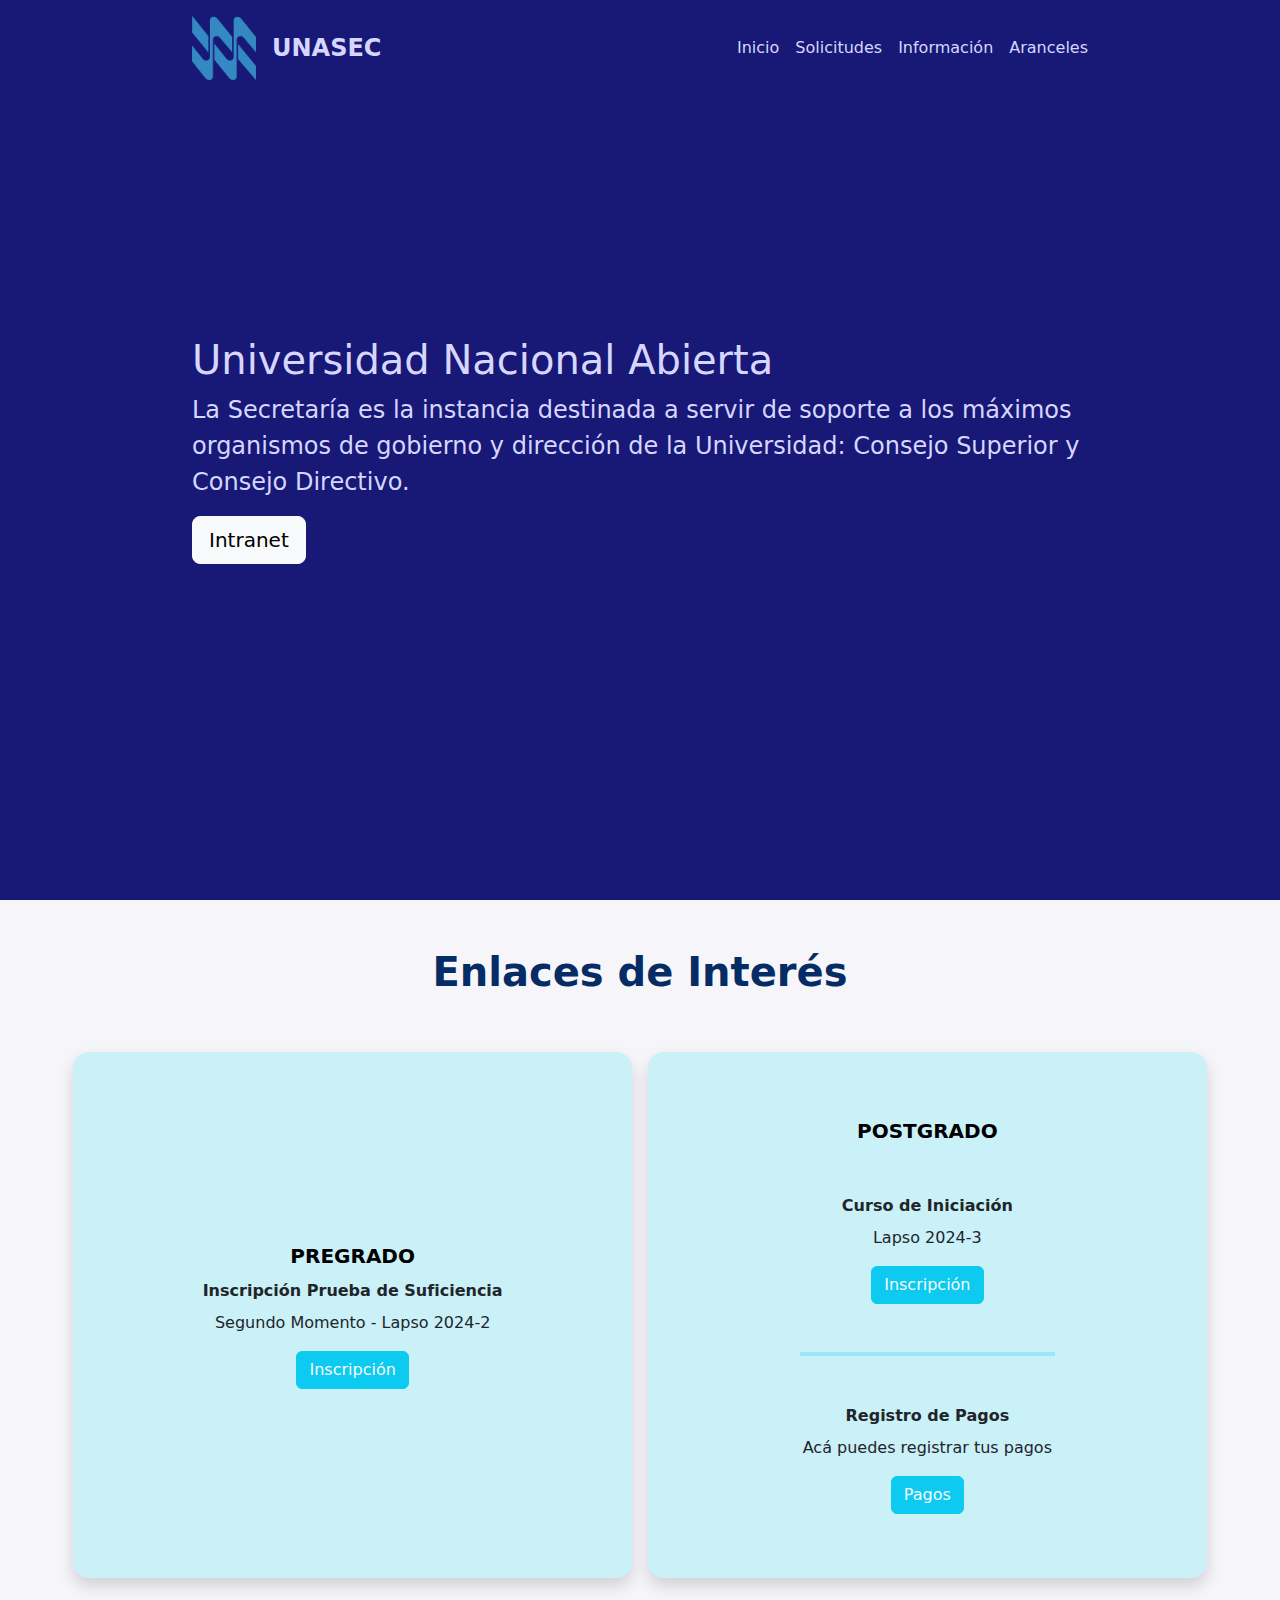
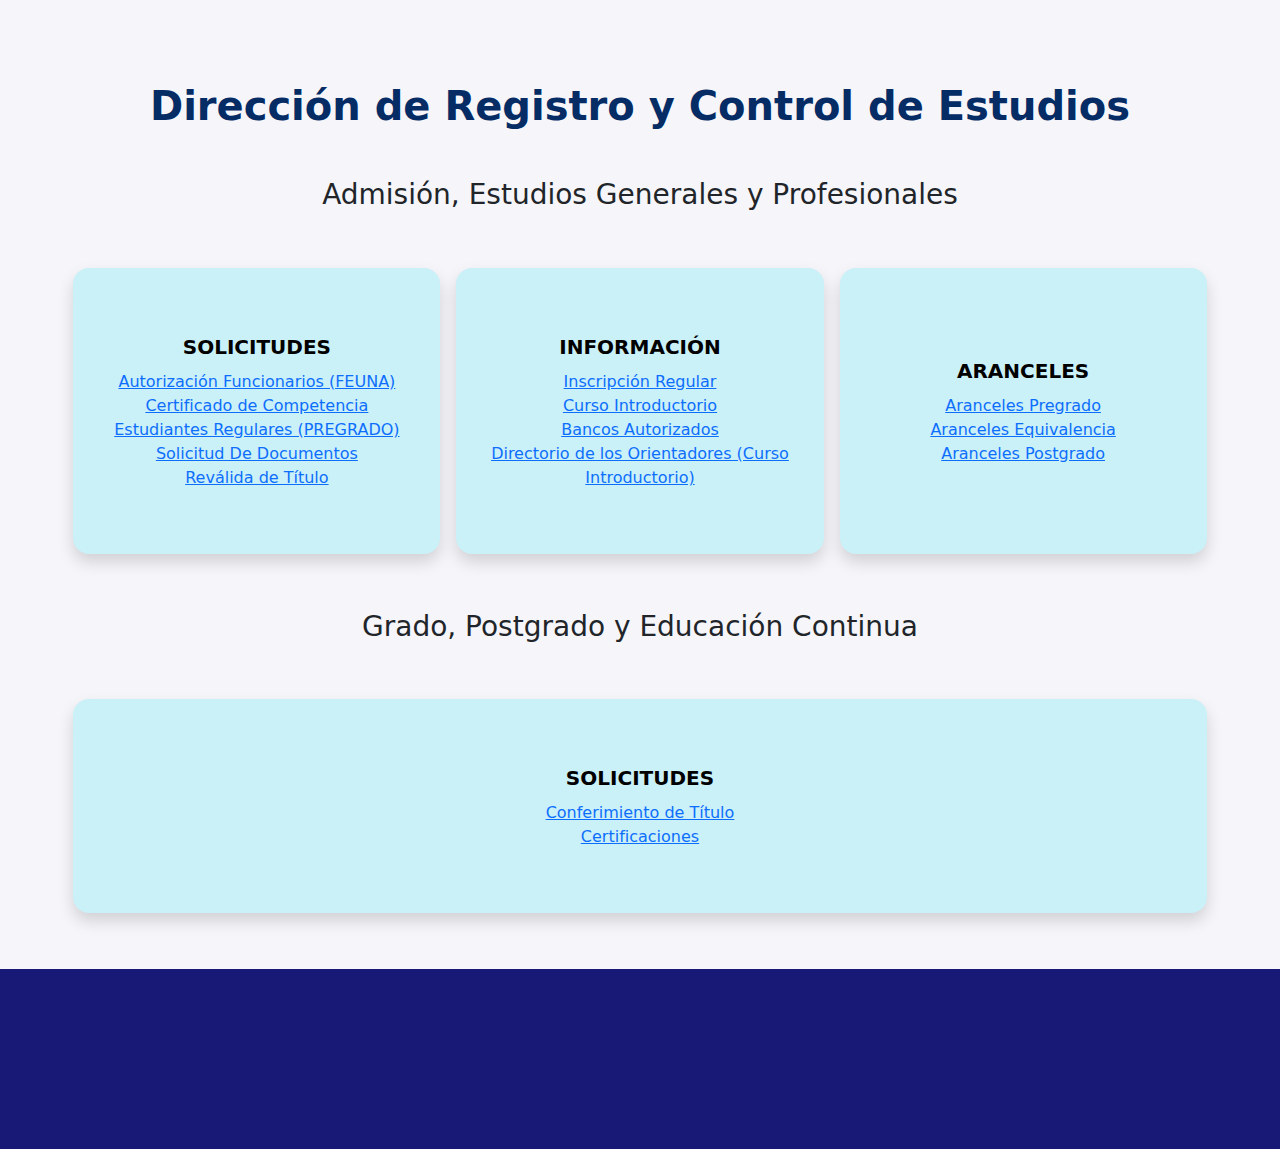
==== commit c610400e: "tarjetas" ====
--- a/index.html
+++ b/index.html
@@ -69,7 +69,7 @@
       src="./imagenes/arrow.svg" alt="Ir arriba" width="16px"></button>
   <main class="d-flex flex-column">
     <h2 class="display-6 py-5 fw-bold text-center text-primary-emphasis">
-      Enlaces importantes
+      Enlaces de Interés
     </h2>
     <div class="col-11 container-fluid mx-auto d-lg-flex d-md-flex flex-md-wrap mb-5">
       <div
@@ -88,15 +88,22 @@
       </div>
       <div
         class="flex-fill tarjeta shadow rounded-4 d-flex flex-column align-items-center justify-content-center enlaces_importantes text-dark col-lg-3 col-md-5 ms-md-2 mx-lg-2 my-lg-2 py-3 px-4 my-md-1 my-sm-3 my-3">
-        <div class="text-black fw-bold text-center pb-2 fs-5 text-uppercase pt-5" id="postgrado">
+        <div class="text-black fw-bold text-center fs-5 text-uppercase py-5" id="postgrado">
           Postgrado
         </div>
-        <p class="text-dark mb-2 fw-bold">Curso de Iniciación</p>
-        <p class="text-dark mb-3">Lapso 2024-3</p>
-        <a href="http://www.unasec.com/POSTGRADO_INICIACION/" target="_blank"
-          class="btn btn-info mb-5 text-light">Inscripción</a>
-      </div>
-      <div
+        <div class="d-flex flex-column justify-content-center align-items-center"><p class="text-dark mb-2 fw-bold">Curso de Iniciación</p>
+          <p class="text-dark mb-3">Lapso 2024-3</p>
+          <a href="http://www.unasec.com/POSTGRADO_INICIACION/" target="_blank"
+            class="btn btn-info mb-5 text-light">Inscripción</a></div>
+            <hr class="border border-2 border-info w-50 mb-5">
+        <div class="d-flex flex-column justify-content-center align-items-center"><p class="text-dark mb-2 fw-bold">Registro de Pagos
+
+        </p>
+          <p class="text-dark mb-3">Acá puedes registrar tus pagos</p>
+          <a href="http://www.unasec.com/emaest/" target="_blank"
+            class="btn btn-info mb-5 text-light">Pagos</a></div>
+      </div>
+      <!-- <div
         class="flex-fill tarjeta shadow rounded-4 d-flex flex-column align-items-center justify-content-center enlaces_importantes text-dark col-lg-3 col-md-10 mx-md-auto mx-lg-2 my-lg-2 py-3 px-4 my-md-2 my-sm-3 my-3">
         <div class="text-black fw-bold text-center pb-2 fs-5 text-uppercase pt-5" id="postgrado">
           Postgrado
@@ -104,7 +111,7 @@
         <p class="text-dark mb-2 fw-bold">Registro de Pagos</p>
         <p class="text-dark mb-3">Acá puedes registrar tus pagos</p>
         <a href="http://www.unasec.com/emaest/" target="_blank" class="btn btn-info mb-5 text-light">Pagos</a>
-      </div>
+      </div> -->
     </div>
   </main>
   <!-- Fin del Hero -->
--- a/styles.css
+++ b/styles.css
@@ -24,18 +24,23 @@
 header {
   display: flex;
   justify-content: center;
-  background-color: var(--fondo_titulo_oscuro);
-  height: 13vh;
+  /* background-color: var(--fondo_titulo_oscuro); */
+  /* height: 13vh; */
 }
 
 nav {
-  width: var(--ancho);
+  /* width: var(--ancho); */
   display: flex;
+  width: 100%;
+  z-index: 100;
+  padding: 0 15%;
   flex-direction: row;
   justify-content: space-between;
   align-items: center;
   font-size: 1.5rem;
   margin: 0 auto;
+  position: fixed;
+  background-color: var(--fondo_titulo_oscuro);
 }
 
 a {
@@ -61,11 +66,12 @@
 }
 
 .hero {
-  height: 87vh;
   display: flex;
   flex-direction: row;
   justify-content: center;
   background: var(--fondo_titulo_oscuro);
+  height: 100vh;
+
 }
 
 .hero-content {
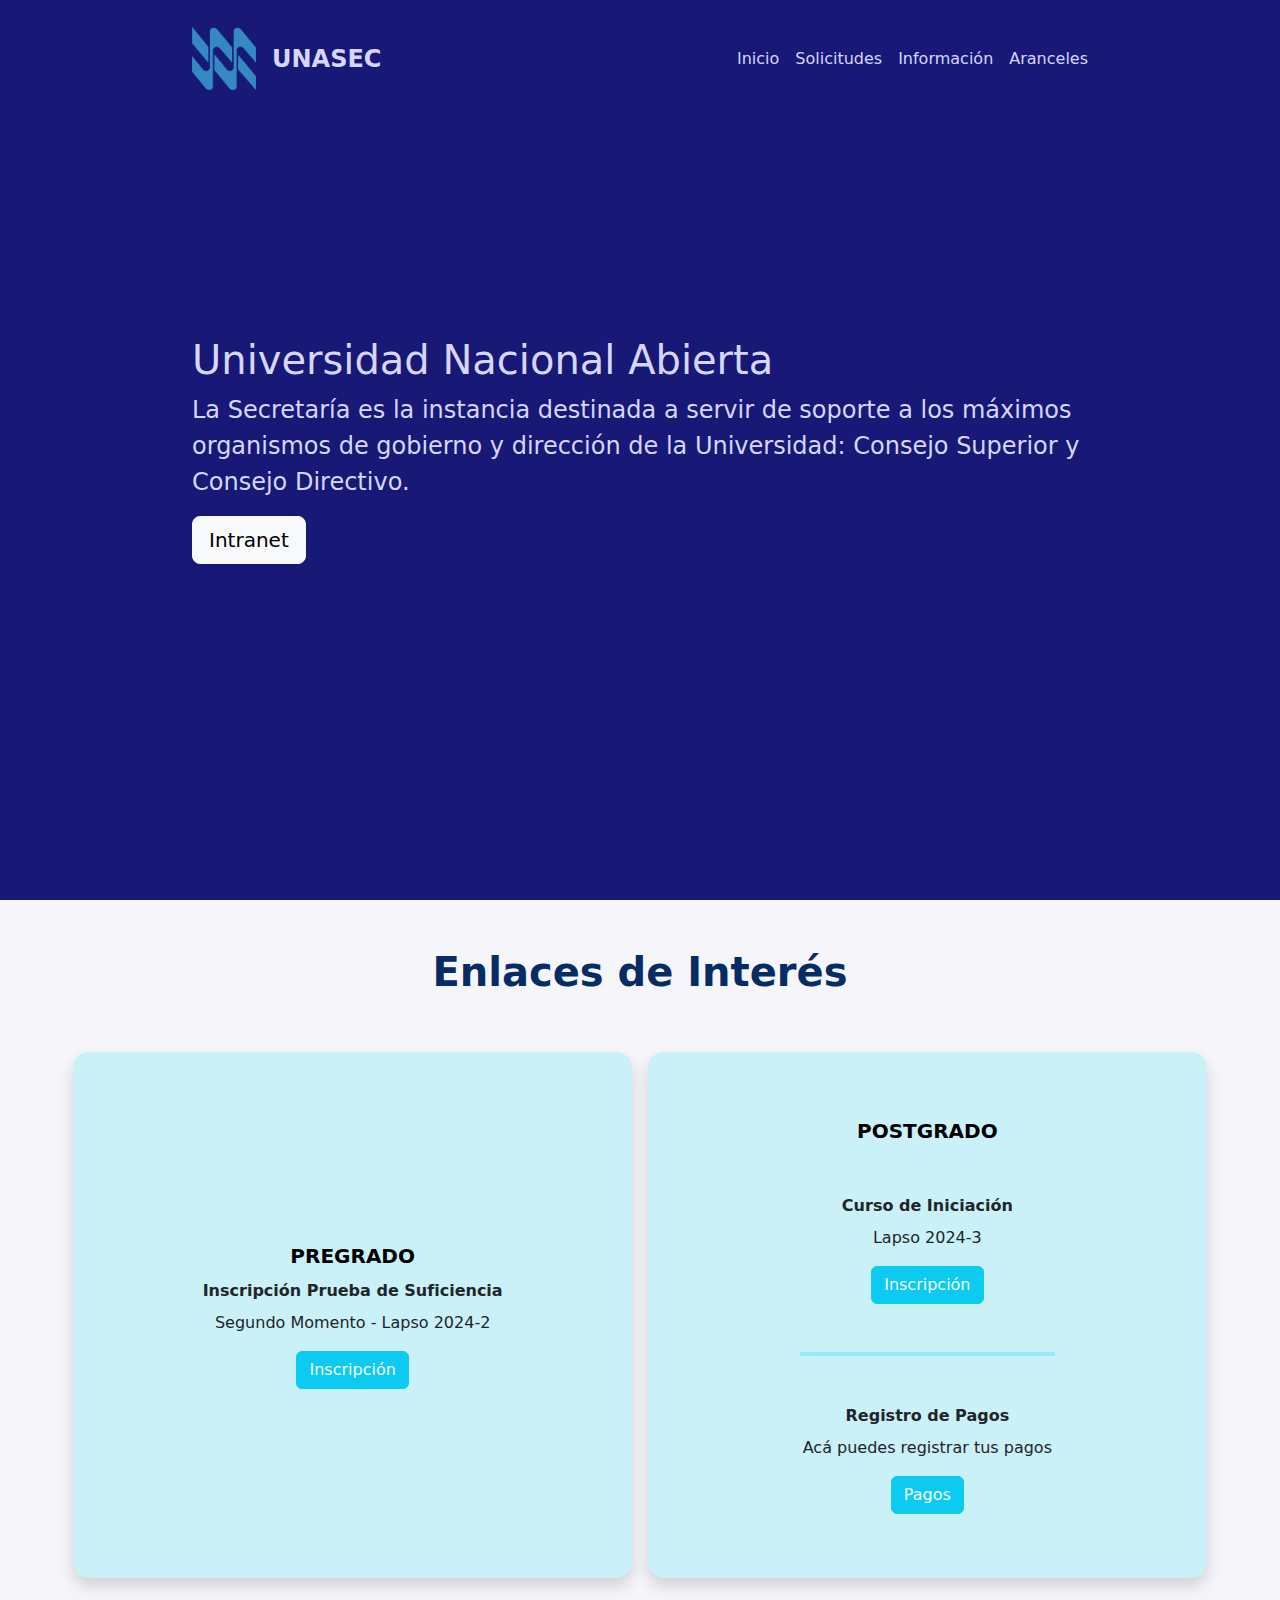
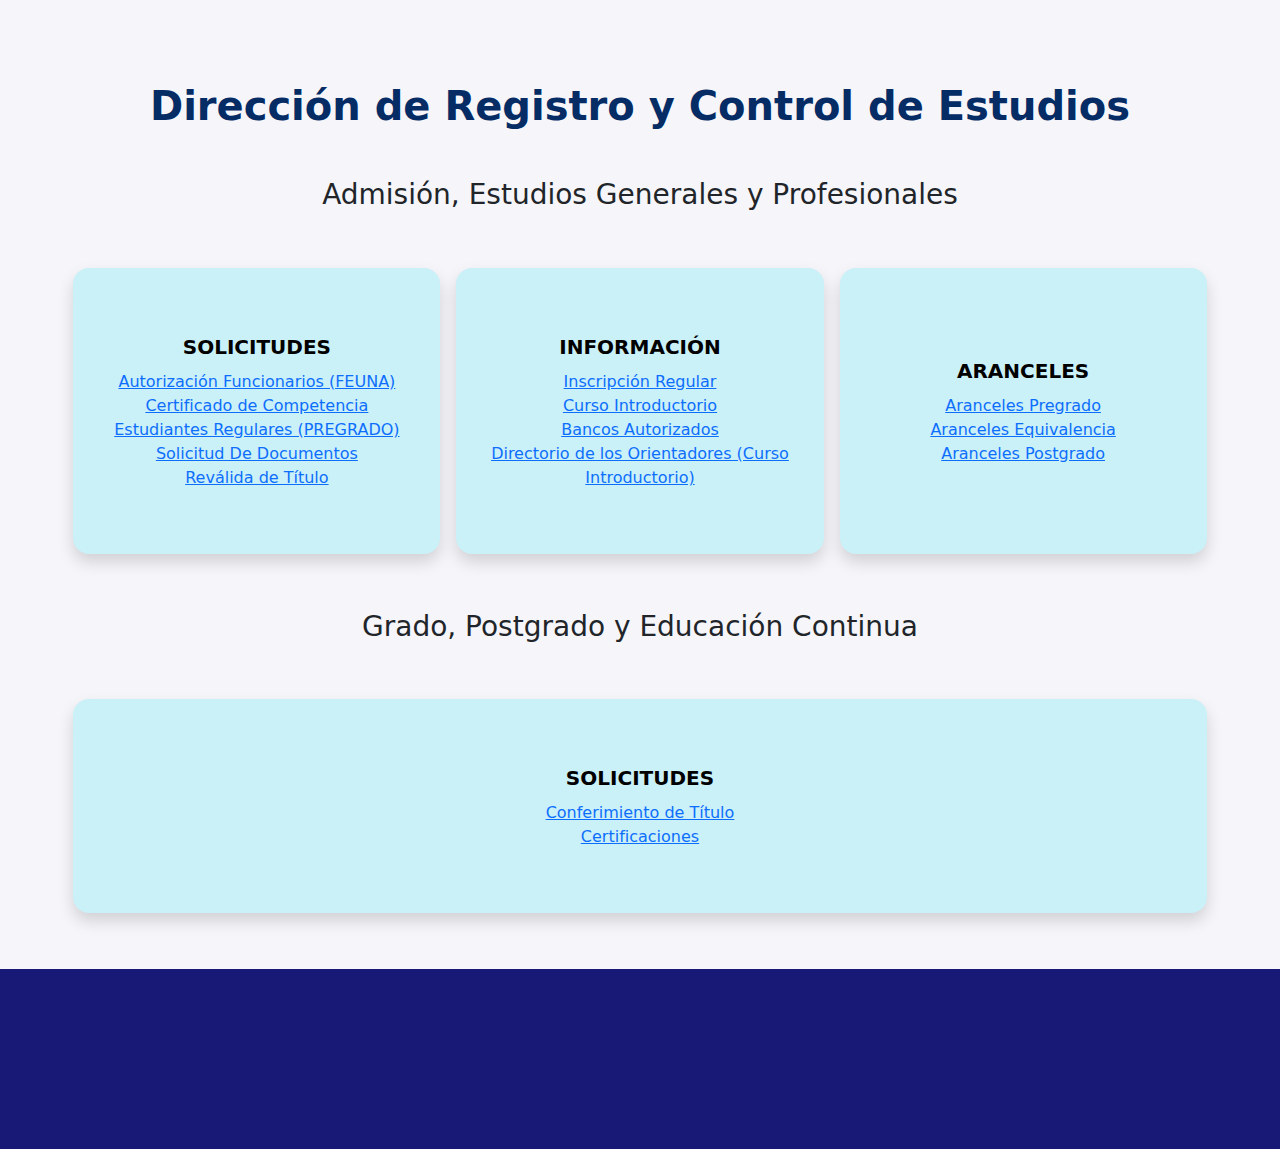
==== commit 11000aa6: "transiciones" ====
--- a/index.html
+++ b/index.html
@@ -1,109 +1,176 @@
 <!DOCTYPE html>
 <html lang="es-VE">
-
-<head>
-  <meta charset="UTF-8" />
-  <meta name="viewport" content="width=device-width, initial-scale=1.0" />
-  <meta name="description"
-    content="Página oficial de la Secretaría de la Universidad Nacional Abierta de Venezuela. Información sobre el proceso de admisión, inscripciones, reingresos, equivalencias, convalidaciones, reválidas y más." />
-  <meta name="keywords"
-    content="universidad, nacional, abierta, Venezuela, admisión, inscripciones, reingresos, equivalencias, convalidaciones, reválidas, secretaría" />
-  <meta name="robots" content="index, follow" />
-  <meta name="author" content="Ibrahim Calzadilla" />
-  <meta property="og:title" content="Secretaría de la Universidad Nacional Abierta" />
-  <meta property="og:description"
-    content="Toda la información sobre admisiones, inscripciones, reingresos, equivalencias y más en la Universidad Nacional Abierta de Venezuela." />
-  <meta property="og:type" content="website" />
-  <meta property="og:url" content="https://www.ejemplo.com/" />
-  <meta property="og:image" content="https://www.ejemplo.com/imagen.jpg" />
-  <meta name="twitter:card" content="summary_large_image" />
-  <meta name="twitter:title" content="Secretaría de la Universidad Nacional Abierta" />
-  <meta name="twitter:description"
-    content="Proceso de admisión, inscripciones, reingresos y más en la Universidad Nacional Abierta de Venezuela." />
-  <meta name="twitter:image" content="https://www.ejemplo.com/imagen.jpg" />
-  <!-- Favicon -->
-  <link rel="apple-touch-icon" sizes="180x180" href="./imagenes/apple-touch-icon.png" />
-  <link rel="icon" type="image/png" sizes="32x32" href="./imagenes/favicon-32x32.png" />
-  <link rel="icon" type="image/png" sizes="16x16" href="./imagenes/favicon-16x16.png" />
-  <link rel="manifest" href="./imagenes/site.webmanifest" />
-  <link rel="mask-icon" href="./imagenes/safari-pinned-tab.svg" color="#5bbad5" />
-  <meta name="msapplication-TileColor" content="#2b5797" />
-  <meta name="theme-color" content="#181876" />
-  <!-- Stylesheets-->
-  <link rel="stylesheet" href="./recursos/css/bootstrap.min.css">
-  <link rel="stylesheet" href="./styles.css" />
-  <title>Secretaría de la Universidad Nacional Abierta</title>
-</head>
-
-<body>
-  <!-- Header -->
-  <header>
-    <nav>
-      <div class="d-flex align-items-center">
-        <img src="./imagenes/logo1.png" alt="Logo Universidad Nacional Abierta" />
-        <label class="d-sm-none d-md-block">UNASEC</label>
+  <head>
+    <meta charset="UTF-8" />
+    <meta name="viewport" content="width=device-width, initial-scale=1.0" />
+    <meta
+      name="description"
+      content="Página oficial de la Secretaría de la Universidad Nacional Abierta de Venezuela. Información sobre el proceso de admisión, inscripciones, reingresos, equivalencias, convalidaciones, reválidas y más."
+    />
+    <meta
+      name="keywords"
+      content="universidad, nacional, abierta, Venezuela, admisión, inscripciones, reingresos, equivalencias, convalidaciones, reválidas, secretaría"
+    />
+    <meta name="robots" content="index, follow" />
+    <meta name="author" content="Ibrahim Calzadilla" />
+    <meta
+      property="og:title"
+      content="Secretaría de la Universidad Nacional Abierta"
+    />
+    <meta
+      property="og:description"
+      content="Toda la información sobre admisiones, inscripciones, reingresos, equivalencias y más en la Universidad Nacional Abierta de Venezuela."
+    />
+    <meta property="og:type" content="website" />
+    <meta property="og:url" content="https://www.ejemplo.com/" />
+    <meta property="og:image" content="https://www.ejemplo.com/imagen.jpg" />
+    <meta name="twitter:card" content="summary_large_image" />
+    <meta
+      name="twitter:title"
+      content="Secretaría de la Universidad Nacional Abierta"
+    />
+    <meta
+      name="twitter:description"
+      content="Proceso de admisión, inscripciones, reingresos y más en la Universidad Nacional Abierta de Venezuela."
+    />
+    <meta name="twitter:image" content="https://www.ejemplo.com/imagen.jpg" />
+    <!-- Favicon -->
+    <link
+      rel="apple-touch-icon"
+      sizes="180x180"
+      href="./imagenes/apple-touch-icon.png"
+    />
+    <link
+      rel="icon"
+      type="image/png"
+      sizes="32x32"
+      href="./imagenes/favicon-32x32.png"
+    />
+    <link
+      rel="icon"
+      type="image/png"
+      sizes="16x16"
+      href="./imagenes/favicon-16x16.png"
+    />
+    <link rel="manifest" href="./imagenes/site.webmanifest" />
+    <link
+      rel="mask-icon"
+      href="./imagenes/safari-pinned-tab.svg"
+      color="#5bbad5"
+    />
+    <meta name="msapplication-TileColor" content="#2b5797" />
+    <meta name="theme-color" content="#181876" />
+    <!-- Stylesheets-->
+    <link rel="stylesheet" href="./recursos/css/bootstrap.min.css" />
+    <link rel="stylesheet" href="./styles.css" />
+    <title>Secretaría de la Universidad Nacional Abierta</title>
+  </head>
+
+  <body>
+    <!-- Header -->
+    <header>
+      <nav>
+        <div class="d-flex align-items-center">
+          <img
+            src="./imagenes/logo1.png"
+            alt="Logo Universidad Nacional Abierta"
+          />
+          <label class="d-sm-none d-md-block">UNASEC</label>
+        </div>
+        <ul class="d-sm-none d-md-flex">
+          <li><a class="nav-link" href="#">Inicio</a></li>
+          <li><a class="nav-link" href="#">Solicitudes</a></li>
+          <li><a class="nav-link" href="#">Información</a></li>
+          <li><a class="nav-link" href="#">Aranceles</a></li>
+        </ul>
+      </nav>
+    </header>
+    <!-- Header -->
+
+    <!-- Inicio del Hero -->
+    <div class="hero">
+      <div class="hero-content">
+        <h1 class="hero-title pb-2">Universidad Nacional Abierta</h1>
+        <p class="hero-text pb-3">
+          La Secretaría es la instancia destinada a servir de soporte a los
+          máximos organismos de gobierno y dirección de la Universidad: Consejo
+          Superior y Consejo Directivo.
+        </p>
+        <button class="btn btn-light btn-lg">Intranet</button>
       </div>
-      <ul class="d-sm-none d-md-flex">
-        <li><a class="nav-link" href="#">Inicio</a></li>
-        <li><a class="nav-link" href="#">Solicitudes</a></li>
-        <li><a class="nav-link" href="#">Información</a></li>
-        <li><a class="nav-link" href="#">Aranceles</a></li>
-      </ul>
-    </nav>
-  </header>
-  <!-- Header -->
-
-  <!-- Inicio del Hero -->
-  <div class="hero">
-    <div class="hero-content">
-      <h1 class="hero-title pb-2">Universidad Nacional Abierta</h1>
-      <p class="hero-text pb-3">
-        La Secretaría es la instancia destinada a servir de soporte a los
-        máximos organismos de gobierno y dirección de la Universidad: Consejo
-        Superior y Consejo Directivo.
-      </p>
-      <button class="btn btn-light btn-lg">Intranet</button>
     </div>
-  </div>
-  <button class="arriba btn btn-light border border-1 border-primary" onclick="irArriba()"><img
-      src="./imagenes/arrow.svg" alt="Ir arriba" width="16px"></button>
-  <main class="d-flex flex-column">
-    <h2 class="display-6 py-5 fw-bold text-center text-primary-emphasis">
-      Enlaces de Interés
-    </h2>
-    <div class="col-11 container-fluid mx-auto d-lg-flex d-md-flex flex-md-wrap mb-5">
+    <button
+      class="arriba btn btn-light border border-1 border-primary"
+      id="top"
+      onclick="irArriba()"
+    >
+      <img src="./imagenes/arrow.svg" alt="Ir arriba" width="16px" />
+    </button>
+    <main class="d-flex flex-column">
+      <h2 class="display-6 py-5 fw-bold text-center text-primary-emphasis">
+        Enlaces de Interés
+      </h2>
       <div
-        class="flex-fill tarjeta shadow rounded-4 d-flex flex-column align-items-center justify-content-center enlaces_importantes text-dark col-lg-3 col-md-5 mx-lg-2 my-lg-2 py-3 px-4 my-md-1 my-sm-3 my-3">
-        <div class="text-black fw-bold text-center mb-2 fs-5 text-uppercase pt-5" id="pregrado">
-          Pregrado
-        </div>
-        <p class="text-dark mb-2 fw-bold text-center">
-          Inscripción Prueba de Suficiencia
-        </p>
-        <p class="text-dark mb-3 text-center">
-          Segundo Momento - Lapso 2024-2
-        </p>
-        <a href="http://www.unasec.com/suficiencia/" target="_blank"
-          class="btn btn-info mb-5 text-light">Inscripción</a>
-      </div>
-      <div
-        class="flex-fill tarjeta shadow rounded-4 d-flex flex-column align-items-center justify-content-center enlaces_importantes text-dark col-lg-3 col-md-5 ms-md-2 mx-lg-2 my-lg-2 py-3 px-4 my-md-1 my-sm-3 my-3">
-        <div class="text-black fw-bold text-center fs-5 text-uppercase py-5" id="postgrado">
-          Postgrado
-        </div>
-        <div class="d-flex flex-column justify-content-center align-items-center"><p class="text-dark mb-2 fw-bold">Curso de Iniciación</p>
-          <p class="text-dark mb-3">Lapso 2024-3</p>
-          <a href="http://www.unasec.com/POSTGRADO_INICIACION/" target="_blank"
-            class="btn btn-info mb-5 text-light">Inscripción</a></div>
-            <hr class="border border-2 border-info w-50 mb-5">
-        <div class="d-flex flex-column justify-content-center align-items-center"><p class="text-dark mb-2 fw-bold">Registro de Pagos
-
-        </p>
-          <p class="text-dark mb-3">Acá puedes registrar tus pagos</p>
-          <a href="http://www.unasec.com/emaest/" target="_blank"
-            class="btn btn-info mb-5 text-light">Pagos</a></div>
-      </div>
-      <!-- <div
+        class="col-11 container-fluid mx-auto d-lg-flex d-md-flex flex-md-wrap mb-5"
+      >
+        <div
+          class="flex-fill tarjeta shadow rounded-4 d-flex flex-column align-items-center justify-content-center enlaces_importantes text-dark col-lg-3 col-md-5 mx-lg-2 my-lg-2 py-3 px-4 my-md-1 my-sm-3 my-3"
+        >
+          <div
+            class="text-black fw-bold text-center mb-2 fs-5 text-uppercase pt-5"
+            id="pregrado"
+          >
+            Pregrado
+          </div>
+          <p class="text-dark mb-2 fw-bold text-center">
+            Inscripción Prueba de Suficiencia
+          </p>
+          <p class="text-dark mb-3 text-center">
+            Segundo Momento - Lapso 2024-2
+          </p>
+          <a
+            href="http://www.unasec.com/suficiencia/"
+            target="_blank"
+            class="btn btn-info mb-5 text-light"
+            >Inscripción</a
+          >
+        </div>
+        <div
+          class="flex-fill tarjeta shadow rounded-4 d-flex flex-column align-items-center justify-content-center enlaces_importantes text-dark col-lg-3 col-md-5 ms-md-2 mx-lg-2 my-lg-2 py-3 px-4 my-md-1 my-sm-3 my-3"
+        >
+          <div
+            class="text-black fw-bold text-center fs-5 text-uppercase py-5"
+            id="postgrado"
+          >
+            Postgrado
+          </div>
+          <div
+            class="d-flex flex-column justify-content-center align-items-center"
+          >
+            <p class="text-dark mb-2 fw-bold">Curso de Iniciación</p>
+            <p class="text-dark mb-3">Lapso 2024-3</p>
+            <a
+              href="http://www.unasec.com/POSTGRADO_INICIACION/"
+              target="_blank"
+              class="btn btn-info mb-5 text-light"
+              >Inscripción</a
+            >
+          </div>
+          <hr class="border border-2 border-info w-50 mb-5" />
+          <div
+            class="d-flex flex-column justify-content-center align-items-center"
+          >
+            <p class="text-dark mb-2 fw-bold">Registro de Pagos</p>
+            <p class="text-dark mb-3">Acá puedes registrar tus pagos</p>
+            <a
+              href="http://www.unasec.com/emaest/"
+              target="_blank"
+              class="btn btn-info mb-5 text-light"
+              >Pagos</a
+            >
+          </div>
+        </div>
+        <!-- <div
         class="flex-fill tarjeta shadow rounded-4 d-flex flex-column align-items-center justify-content-center enlaces_importantes text-dark col-lg-3 col-md-10 mx-md-auto mx-lg-2 my-lg-2 py-3 px-4 my-md-2 my-sm-3 my-3">
         <div class="text-black fw-bold text-center pb-2 fs-5 text-uppercase pt-5" id="postgrado">
           Postgrado
@@ -112,106 +179,191 @@
         <p class="text-dark mb-3">Acá puedes registrar tus pagos</p>
         <a href="http://www.unasec.com/emaest/" target="_blank" class="btn btn-info mb-5 text-light">Pagos</a>
       </div> -->
-    </div>
-  </main>
-  <!-- Fin del Hero -->
-
-  <!-- Inicio Sección Admisión -->
-  <section class="d-flex flex-column">
-    <h2 class="display-6 pt-5 fw-bold text-center text-primary-emphasis px-3">
-      Dirección de Registro y Control de Estudios
-    </h2>
-    <h3 class="text-dark pb-5 pt-5 px-3 text-center">
-      Admisión, Estudios Generales y Profesionales
-    </h3>
-    <div class="col-11 container-fluid mx-auto d-lg-flex d-md-flex flex-md-wrap mb-5">
+      </div>
+    </main>
+    <!-- Fin del Hero -->
+
+    <!-- Inicio Sección Admisión -->
+    <section class="d-flex flex-column">
+      <h2 class="display-6 pt-5 fw-bold text-center text-primary-emphasis px-3">
+        Dirección de Registro y Control de Estudios
+      </h2>
+      <h3 class="text-dark pb-5 pt-5 px-3 text-center">
+        Admisión, Estudios Generales y Profesionales
+      </h3>
       <div
-        class="flex-fill tarjeta shadow rounded-4 d-flex flex-column align-items-center justify-content-center enlaces_importantes text-dark col-lg-3 col-md-5 mx-lg-2 my-lg-2 py-3 px-4 my-md-1 my-sm-3 my-3">
-        <div class="text-black fw-bold text-center mb-2 fs-5 text-uppercase pt-5" id="pregrado">
-          Solicitudes
-        </div>
-        <ul class="text-center ps-0 mb-5">
-          <li>
-            <a href="http://www.unasec.com/formatos/AUTORIZA_FE-UNA.pdf" target="_blank" class="links">Autorización
-              Funcionarios (FEUNA)</a>
-          </li>
-          <li><a href="http://www.unasec.com/formatos/SOLICITUD_CERTIFICADOS_COMPETENCIA_new.pdf" target="_blank"
-              class="links">Certificado de Competencia</a></li>
-          <li>
-            <a href="http://www.unasec.com/formatos/SOLICITUD_DE_DOC.pdf" target="_blank" class="links">Estudiantes
-              Regulares (PREGRADO) Solicitud De Documentos</a>
-          </li>
-          <li><a href="http://www.unasec.com/formatos/Revalida.pdf" target="_blank" class="links">Reválida de Título</a>
-          </li>
-        </ul>
-
+        class="col-11 container-fluid mx-auto d-lg-flex d-md-flex flex-md-wrap mb-5"
+      >
+        <div
+          class="flex-fill tarjeta shadow rounded-4 d-flex flex-column align-items-center justify-content-center enlaces_importantes text-dark col-lg-3 col-md-5 mx-lg-2 my-lg-2 py-3 px-4 my-md-1 my-sm-3 my-3"
+        >
+          <div
+            class="text-black fw-bold text-center mb-2 fs-5 text-uppercase pt-5"
+            id="pregrado"
+          >
+            Solicitudes
+          </div>
+          <ul class="text-center ps-0 mb-5">
+            <li>
+              <a
+                href="http://www.unasec.com/formatos/AUTORIZA_FE-UNA.pdf"
+                target="_blank"
+                class="links"
+                >Autorización Funcionarios (FEUNA)</a
+              >
+            </li>
+            <li>
+              <a
+                href="http://www.unasec.com/formatos/SOLICITUD_CERTIFICADOS_COMPETENCIA_new.pdf"
+                target="_blank"
+                class="links"
+                >Certificado de Competencia</a
+              >
+            </li>
+            <li>
+              <a
+                href="http://www.unasec.com/formatos/SOLICITUD_DE_DOC.pdf"
+                target="_blank"
+                class="links"
+                >Estudiantes Regulares (PREGRADO) Solicitud De Documentos</a
+              >
+            </li>
+            <li>
+              <a
+                href="http://www.unasec.com/formatos/Revalida.pdf"
+                target="_blank"
+                class="links"
+                >Reválida de Título</a
+              >
+            </li>
+          </ul>
+        </div>
+        <div
+          class="flex-fill tarjeta shadow rounded-4 d-flex flex-column align-items-center justify-content-center enlaces_importantes text-dark col-lg-3 col-md-5 ms-md-2 mx-lg-2 my-lg-2 py-3 px-4 my-md-1 my-sm-3 my-3"
+        >
+          <div
+            class="text-black fw-bold text-center pb-2 fs-5 text-uppercase pt-5"
+            id="postgrado"
+          >
+            Información
+          </div>
+          <ul class="text-center ps-0 mb-5">
+            <li>
+              <a
+                href="http://www.unasec.com/formatos/instru_20242.pdf"
+                target="_blank"
+                class="links"
+                >Inscripción Regular</a
+              >
+            </li>
+            <li>
+              <a
+                href="http://www.unasec.com/formatos/INST_%20CURSO_INTRODUCTORIO_V242.pdf"
+                target="_blank"
+                class="links"
+                >Curso Introductorio</a
+              >
+            </li>
+            <li>
+              <a
+                href="http://www.unasec.com/formatos/BANCOS_AUTORIZADOS_UNA.pdf"
+                target="_blank"
+                class="links"
+                >Bancos Autorizados</a
+              >
+            </li>
+            <li>
+              <a
+                href="http://www.unasec.com/formatos/BANCOS_AUTORIZADOS_UNA.pdf"
+                target="_blank"
+                class="links"
+                >Directorio de los Orientadores (Curso Introductorio)</a
+              >
+            </li>
+          </ul>
+        </div>
+        <div
+          class="flex-fill tarjeta shadow rounded-4 d-flex flex-column align-items-center justify-content-center enlaces_importantes text-dark col-lg-3 col-md-10 mx-md-auto mx-lg-2 my-lg-2 py-3 px-4 my-md-2 my-sm-3 my-3"
+        >
+          <div
+            class="text-black fw-bold text-center pb-2 fs-5 text-uppercase pt-5"
+            id="postgrado"
+          >
+            Aranceles
+          </div>
+          <ul class="text-center ps-0 mb-5">
+            <li>
+              <a
+                href="http://www.unasec.com/formatos/Aranceles_PRE.pdf"
+                target="_blank"
+                class="links"
+                >Aranceles Pregrado</a
+              >
+            </li>
+            <li>
+              <a
+                href="http://www.unasec.com/formatos/Aranceles_Equi.pdf"
+                target="_blank"
+                class="links"
+                >Aranceles Equivalencia</a
+              >
+            </li>
+            <li>
+              <a
+                href="http://www.unasec.com/formatos/Aranceles_post.pdf"
+                target="_blank"
+                class="links"
+                >Aranceles Postgrado</a
+              >
+            </li>
+          </ul>
+        </div>
       </div>
+    </section>
+    <!-- Fin Sección Admisión -->
+
+    <!-- Inicio Sección Grado -->
+    <section class="d-flex flex-column">
+      <h3 class="text-dark pb-5 text-center px-3">
+        Grado, Postgrado y Educación Continua
+      </h3>
       <div
-        class="flex-fill tarjeta shadow rounded-4 d-flex flex-column align-items-center justify-content-center enlaces_importantes text-dark col-lg-3 col-md-5 ms-md-2 mx-lg-2 my-lg-2 py-3 px-4 my-md-1 my-sm-3 my-3">
-        <div class="text-black fw-bold text-center pb-2 fs-5 text-uppercase pt-5" id="postgrado">
-          Información
-        </div>
-        <ul class="text-center ps-0 mb-5">
-          <li><a href="http://www.unasec.com/formatos/instru_20242.pdf" target="_blank" class="links">Inscripción
-              Regular</a></li>
-          <li><a href="http://www.unasec.com/formatos/INST_%20CURSO_INTRODUCTORIO_V242.pdf" target="_blank"
-              class="links">Curso Introductorio</a></li>
-          <li><a href="http://www.unasec.com/formatos/BANCOS_AUTORIZADOS_UNA.pdf" target="_blank" class="links">Bancos
-              Autorizados</a></li>
-          <li>
-            <a href="http://www.unasec.com/formatos/BANCOS_AUTORIZADOS_UNA.pdf" target="_blank" class="links">Directorio
-              de los Orientadores (Curso Introductorio)</a>
-          </li>
-        </ul>
-
+        class="col-11 container-fluid mx-auto d-lg-flex d-md-flex flex-md-wrap mb-5"
+      >
+        <div
+          class="flex-fill tarjeta shadow rounded-4 d-flex flex-column align-items-center justify-content-center enlaces_importantes text-dark col-lg-3 col-md-5 mx-lg-2 my-lg-2 py-3 px-4 my-md-1 my-sm-3 my-3"
+        >
+          <div
+            class="text-black fw-bold text-center mb-2 fs-5 text-uppercase pt-5"
+            id="pregrado"
+          >
+            Solicitudes
+          </div>
+          <ul class="text-center ps-0 mb-5">
+            <li>
+              <a
+                href="http://www.unasec.com/formatos/Aranceles_post.pdf"
+                target="_blank"
+                class="links"
+                >Conferimiento de Título</a
+              >
+            </li>
+            <li>
+              <a
+                href="http://www.unasec.com/formatos/SOLICITUD_GRADO.pdf"
+                target="_blank"
+                class="links"
+                >Certificaciones</a
+              >
+            </li>
+          </ul>
+        </div>
       </div>
-      <div
-        class="flex-fill tarjeta shadow rounded-4 d-flex flex-column align-items-center justify-content-center enlaces_importantes text-dark col-lg-3 col-md-10 mx-md-auto mx-lg-2 my-lg-2 py-3 px-4 my-md-2 my-sm-3 my-3">
-        <div class="text-black fw-bold text-center pb-2 fs-5 text-uppercase pt-5" id="postgrado">
-          Aranceles
-        </div>
-        <ul class="text-center ps-0 mb-5">
-          <li><a href="http://www.unasec.com/formatos/Aranceles_PRE.pdf" target="_blank" class="links">Aranceles
-              Pregrado</a></li>
-          <li><a href="http://www.unasec.com/formatos/Aranceles_Equi.pdf" target="_blank" class="links">Aranceles
-              Equivalencia</a></li>
-          <li><a href="http://www.unasec.com/formatos/Aranceles_post.pdf" target="_blank" class="links">Aranceles
-              Postgrado</a></li>
-        </ul>
-      </div>
-    </div>
-  </section>
-  <!-- Fin Sección Admisión -->
-
-  <!-- Inicio Sección Grado -->
-  <section class="d-flex flex-column">
-    <h3 class="text-dark pb-5 text-center px-3">
-      Grado, Postgrado y Educación Continua
-    </h3>
-    <div class="col-11 container-fluid mx-auto d-lg-flex d-md-flex flex-md-wrap mb-5">
-      <div
-        class="flex-fill tarjeta shadow rounded-4 d-flex flex-column align-items-center justify-content-center enlaces_importantes text-dark col-lg-3 col-md-5 mx-lg-2 my-lg-2 py-3 px-4 my-md-1 my-sm-3 my-3">
-        <div class="text-black fw-bold text-center mb-2 fs-5 text-uppercase pt-5" id="pregrado">
-          Solicitudes
-        </div>
-        <ul class="text-center ps-0 mb-5">
-          <li><a href="http://www.unasec.com/formatos/Aranceles_post.pdf" target="_blank" class="links">Conferimiento de
-              Título</a></li>
-          <li><a href="http://www.unasec.com/formatos/SOLICITUD_GRADO.pdf" target="_blank"
-              class="links">Certificaciones</a></li>
-        </ul>
-      </div>
-    </div>
-  </section>
-  <!-- Fin Sección Grado -->
-  <footer></footer>
-
-  <script src="./recursos/js/bootstrap.min.js"></script>
-  <script>
-    function irArriba() {
-      window.scrollTo({ top: 0, behavior: "smooth" });
-    }
-  </script>
-</body>
-
-</html>+    </section>
+    <!-- Fin Sección Grado -->
+    <footer></footer>
+
+    <script src="./recursos/js/bootstrap.min.js"></script>
+    <script src="./app.js"></script>
+  </body>
+</html>
--- a/styles.css
+++ b/styles.css
@@ -1,8 +1,8 @@
 * {
   padding: 0;
   margin: 0 !important;
+  color: var(--fuente);
   box-sizing: border-box;
-  color: var(--fuente);
   list-style: none !important;
 }
 
@@ -15,34 +15,37 @@
 }
 
 :root {
-  --fondo_titulo_oscuro: #181876;
   --ancho: 70%;
   --fuente: #d6d6ff;
   --fondo_claro: #caf0f8;
+  --fondo_titulo_oscuro: #181876;
 }
 
 header {
   display: flex;
   justify-content: center;
-  /* background-color: var(--fondo_titulo_oscuro); */
-  /* height: 13vh; */
+
 }
 
 nav {
-  /* width: var(--ancho); */
+  width: 100%;
+  height: 13vh;
+  z-index: 100;
   display: flex;
-  width: 100%;
-  z-index: 100;
   padding: 0 15%;
-  flex-direction: row;
-  justify-content: space-between;
-  align-items: center;
-  font-size: 1.5rem;
   margin: 0 auto;
   position: fixed;
+  font-size: 1.5rem;
+  flex-direction: row;
+  align-items: center;
+  transition: opacity 0.5s ease;
+  justify-content: space-between;
   background-color: var(--fondo_titulo_oscuro);
 }
-
+nav.hide {
+  opacity: 0;
+  pointer-events: none;
+}
 a {
   font-size: 1rem !important;
 }
@@ -67,20 +70,20 @@
 
 .hero {
   display: flex;
+  height: 100vh;
   flex-direction: row;
   justify-content: center;
   background: var(--fondo_titulo_oscuro);
-  height: 100vh;
 
 }
 
 .hero-content {
+  display: flex;
+  color: #d6d6ff;
+  align-items: start;
   width: var(--ancho);
-  display: flex;
   flex-direction: column;
-  align-items: start;
   justify-content: center;
-  color: #d6d6ff;
 }
 
 .hero-text {
@@ -88,12 +91,13 @@
 }
 
 button {
+  font-weight: bold;
   padding: 0.5rem 1rem;
-  font-weight: bold;
 }
 
 .arriba {
   display: none;
+  transition: opacity 0.5s ease;
 }
 
 .enlaces_importantes {
@@ -118,10 +122,10 @@
   }
 
   .arriba {
+    right: 24px;
+    bottom: 24px;
     display: block;
     position: fixed;
-    bottom: 24px;
-    right: 24px;
   }
 }
 
